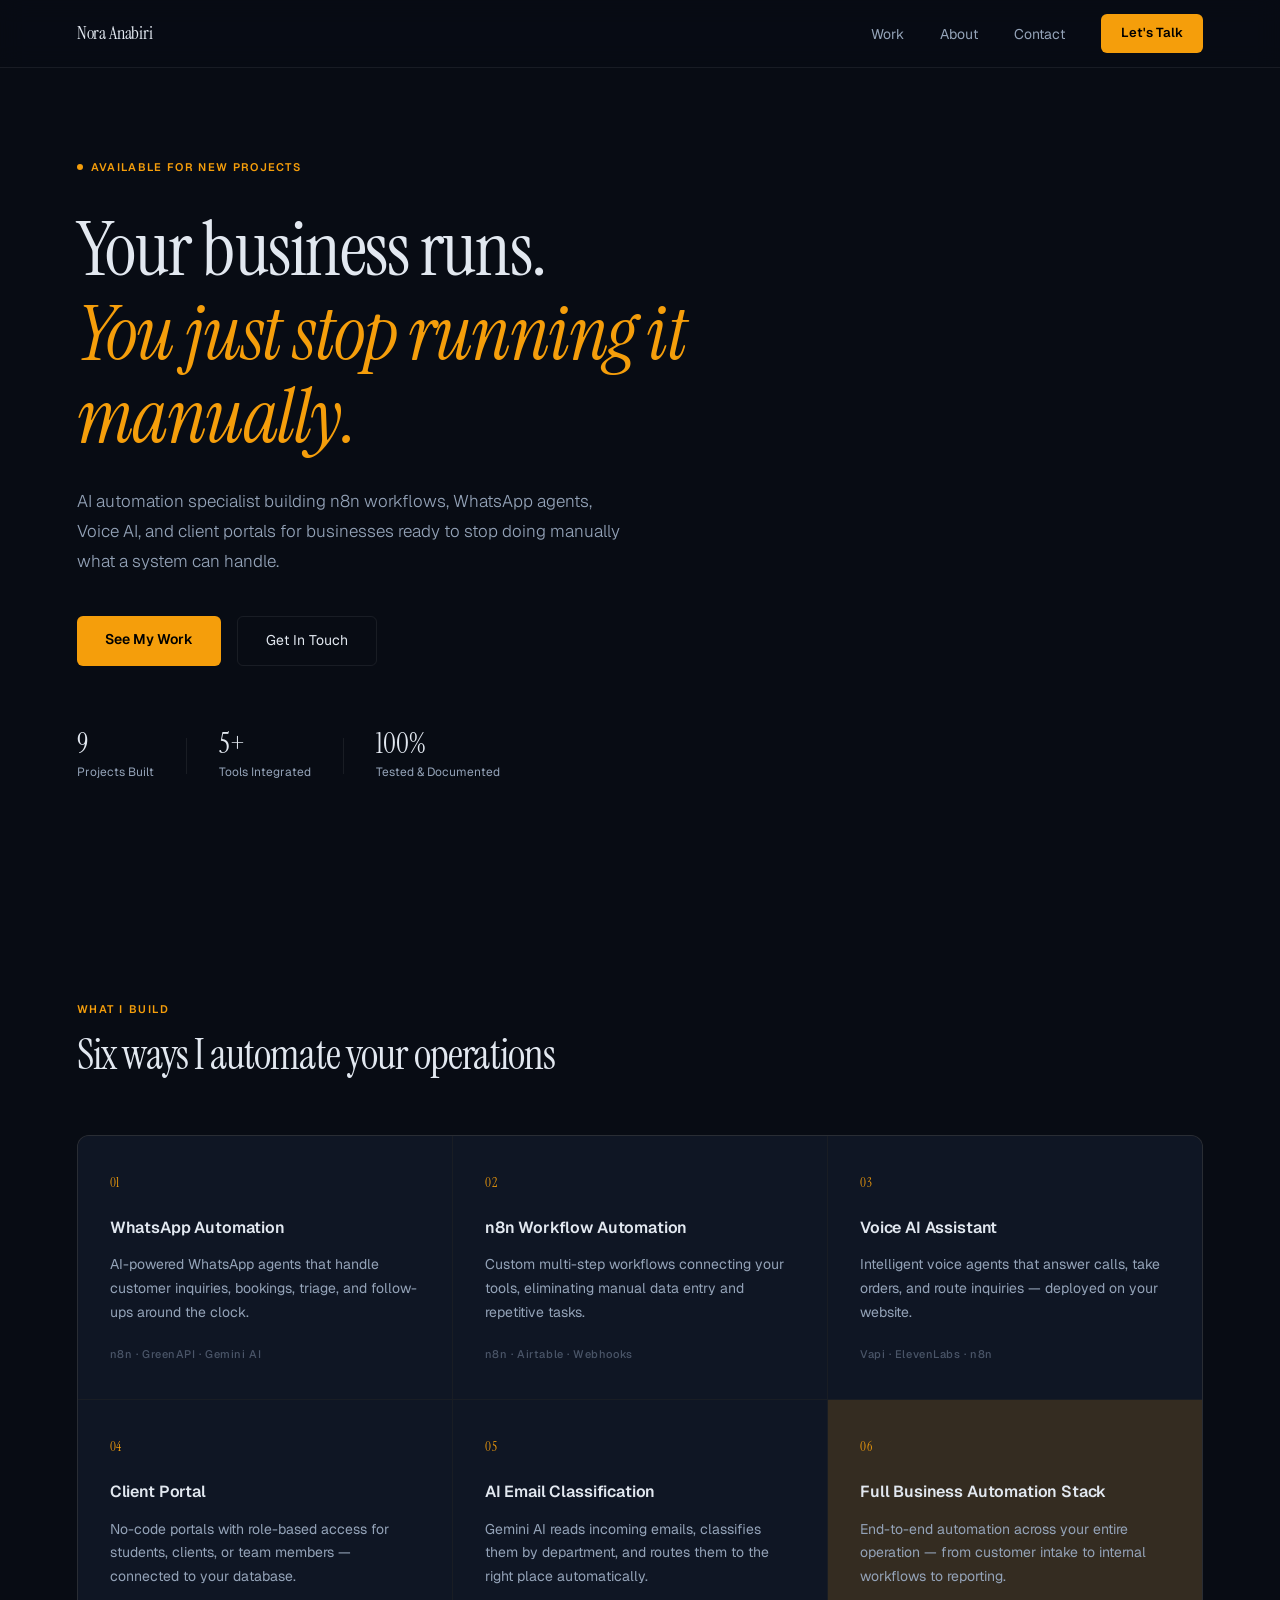
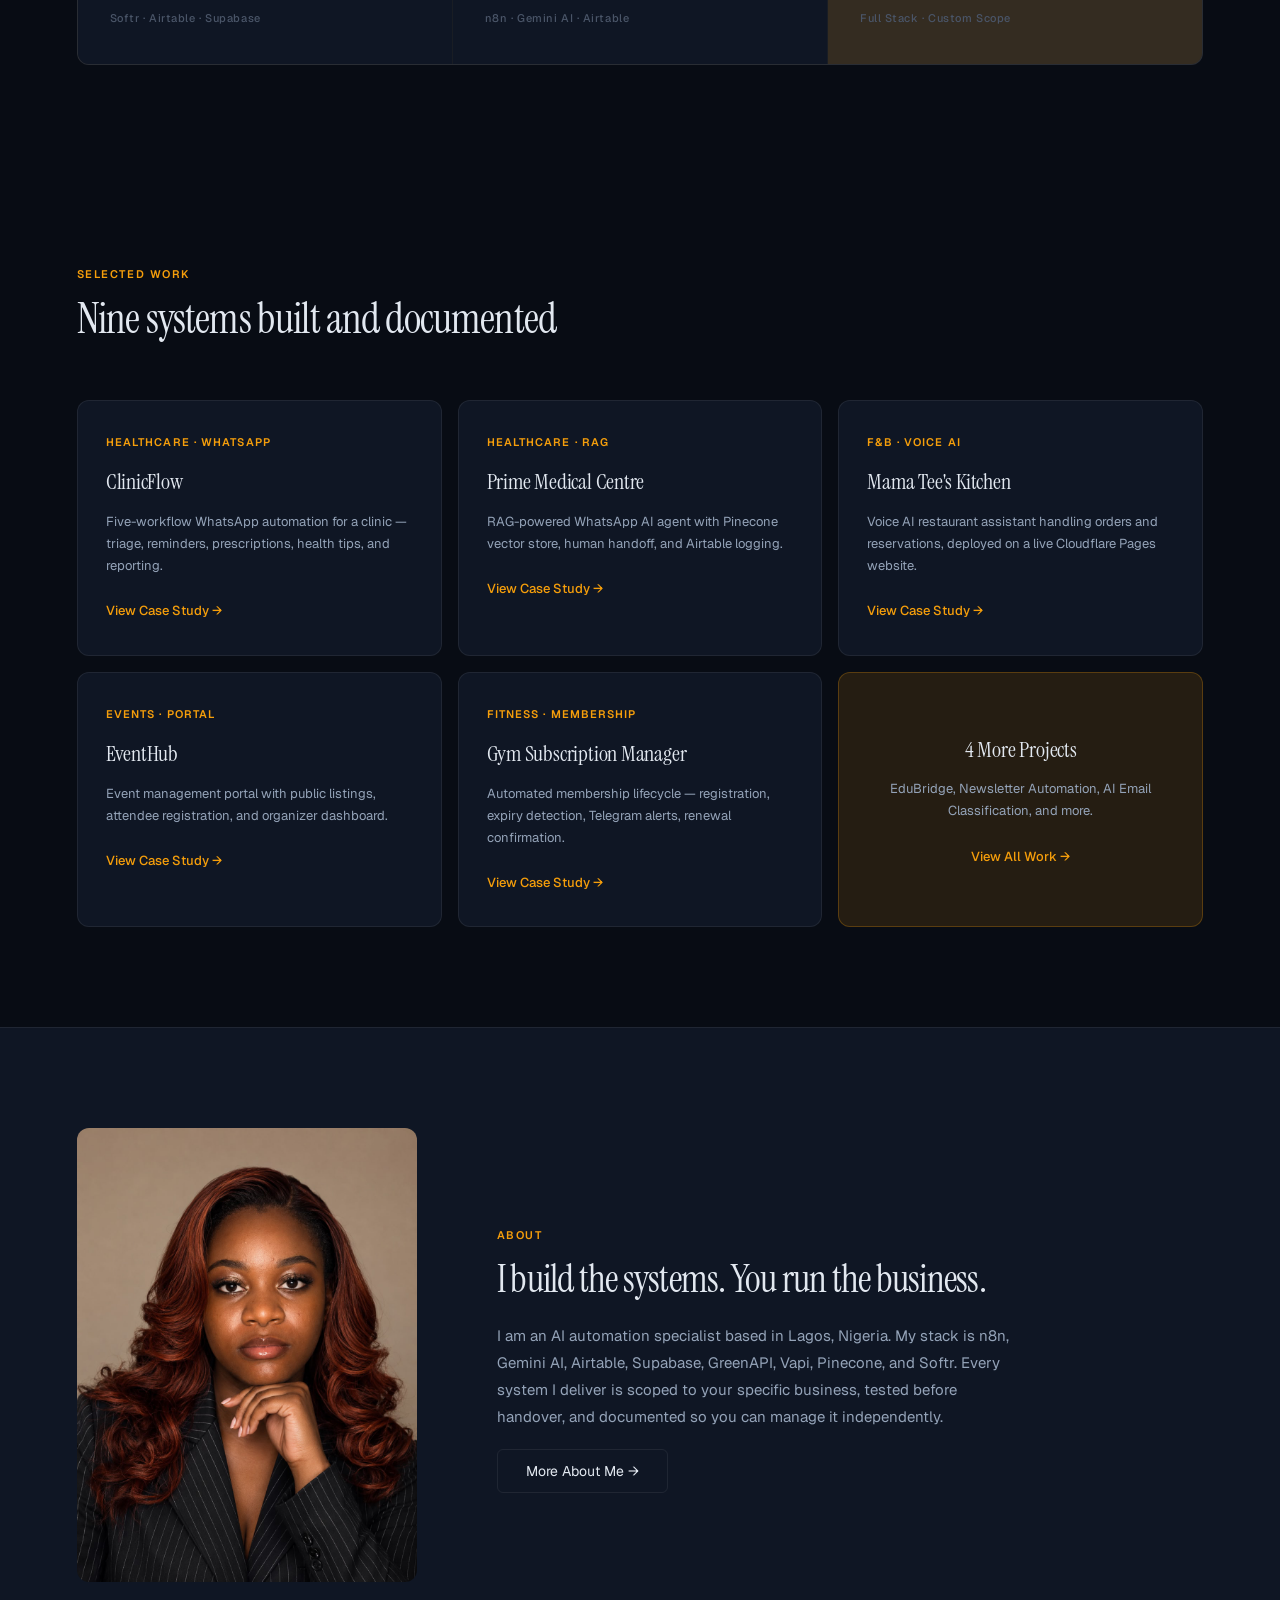
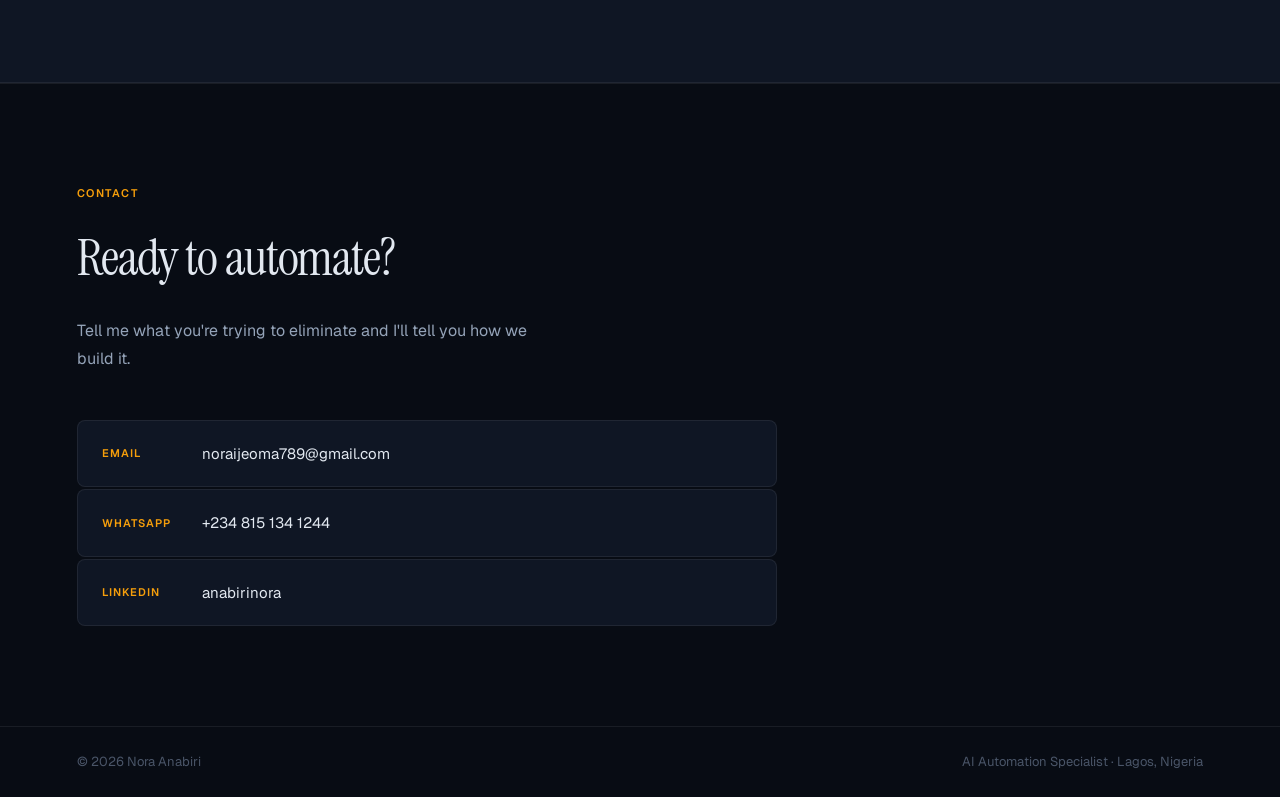
==== index.html @ 738953a7 "Add files via upload" ====
<!DOCTYPE html>
<html lang="en">
<head>
<meta charset="UTF-8">
<meta name="viewport" content="width=device-width, initial-scale=1.0">
<title>Nora Anabiri — AI Automation Specialist</title>
<meta name="description" content="I automate business operations using n8n, WhatsApp, Voice AI, and client portals. Based in Lagos, Nigeria.">
<link rel="preconnect" href="https://fonts.googleapis.com">
<link rel="preconnect" href="https://fonts.gstatic.com" crossorigin>
<link href="https://fonts.googleapis.com/css2?family=Instrument+Serif:ital@0;1&family=Geist:wght@300;400;500;600&display=swap" rel="stylesheet">
<link rel="stylesheet" href="style.css">
</head>
<body>

<nav class="nav">
  <a href="index.html" class="nav-logo">Nora Anabiri</a>
  <ul class="nav-links">
    <li><a href="work.html">Work</a></li>
    <li><a href="about.html">About</a></li>
    <li><a href="#contact">Contact</a></li>
  </ul>
  <a href="#contact" class="nav-cta">Let's Talk</a>
  <button class="nav-toggle" aria-label="menu">
    <span></span><span></span>
  </button>
</nav>

<section class="hero">
  <div class="hero-tag">Available for new projects</div>
  <h1 class="hero-headline">
    Your business runs.<br>
    <em>You just stop running it manually.</em>
  </h1>
  <p class="hero-sub">AI automation specialist building n8n workflows, WhatsApp agents, Voice AI, and client portals for businesses ready to stop doing manually what a system can handle.</p>
  <div class="hero-actions">
    <a href="work.html" class="btn-primary">See My Work</a>
    <a href="#contact" class="btn-ghost">Get In Touch</a>
  </div>
  <div class="hero-stats">
    <div class="stat"><span class="stat-num">9</span><span class="stat-label">Projects Built</span></div>
    <div class="stat-divider"></div>
    <div class="stat"><span class="stat-num">5+</span><span class="stat-label">Tools Integrated</span></div>
    <div class="stat-divider"></div>
    <div class="stat"><span class="stat-num">100%</span><span class="stat-label">Tested & Documented</span></div>
  </div>
</section>

<section class="section services" id="services">
  <div class="section-header">
    <span class="section-label">What I Build</span>
    <h2 class="section-title">Six ways I automate your operations</h2>
  </div>
  <div class="services-grid">
    <div class="service-card">
      <div class="service-icon">01</div>
      <h3 class="service-name">WhatsApp Automation</h3>
      <p class="service-desc">AI-powered WhatsApp agents that handle customer inquiries, bookings, triage, and follow-ups around the clock.</p>
      <div class="service-stack">n8n · GreenAPI · Gemini AI</div>
    </div>
    <div class="service-card">
      <div class="service-icon">02</div>
      <h3 class="service-name">n8n Workflow Automation</h3>
      <p class="service-desc">Custom multi-step workflows connecting your tools, eliminating manual data entry and repetitive tasks.</p>
      <div class="service-stack">n8n · Airtable · Webhooks</div>
    </div>
    <div class="service-card">
      <div class="service-icon">03</div>
      <h3 class="service-name">Voice AI Assistant</h3>
      <p class="service-desc">Intelligent voice agents that answer calls, take orders, and route inquiries — deployed on your website.</p>
      <div class="service-stack">Vapi · ElevenLabs · n8n</div>
    </div>
    <div class="service-card">
      <div class="service-icon">04</div>
      <h3 class="service-name">Client Portal</h3>
      <p class="service-desc">No-code portals with role-based access for students, clients, or team members — connected to your database.</p>
      <div class="service-stack">Softr · Airtable · Supabase</div>
    </div>
    <div class="service-card">
      <div class="service-icon">05</div>
      <h3 class="service-name">AI Email Classification</h3>
      <p class="service-desc">Gemini AI reads incoming emails, classifies them by department, and routes them to the right place automatically.</p>
      <div class="service-stack">n8n · Gemini AI · Airtable</div>
    </div>
    <div class="service-card service-card--featured">
      <div class="service-icon">06</div>
      <h3 class="service-name">Full Business Automation Stack</h3>
      <p class="service-desc">End-to-end automation across your entire operation — from customer intake to internal workflows to reporting.</p>
      <div class="service-stack">Full Stack · Custom Scope</div>
    </div>
  </div>
</section>

<section class="section work-preview" id="work">
  <div class="section-header">
    <span class="section-label">Selected Work</span>
    <h2 class="section-title">Nine systems built and documented</h2>
  </div>
  <div class="work-grid">
    <a href="case-clinicflow.html" class="work-card">
      <div class="work-card-inner">
        <span class="work-tag">Healthcare · WhatsApp</span>
        <h3 class="work-title">ClinicFlow</h3>
        <p class="work-desc">Five-workflow WhatsApp automation for a clinic — triage, reminders, prescriptions, health tips, and reporting.</p>
        <span class="work-link">View Case Study →</span>
      </div>
    </a>
    <a href="case-prime.html" class="work-card">
      <div class="work-card-inner">
        <span class="work-tag">Healthcare · RAG</span>
        <h3 class="work-title">Prime Medical Centre</h3>
        <p class="work-desc">RAG-powered WhatsApp AI agent with Pinecone vector store, human handoff, and Airtable logging.</p>
        <span class="work-link">View Case Study →</span>
      </div>
    </a>
    <a href="case-mamatee.html" class="work-card">
      <div class="work-card-inner">
        <span class="work-tag">F&B · Voice AI</span>
        <h3 class="work-title">Mama Tee's Kitchen</h3>
        <p class="work-desc">Voice AI restaurant assistant handling orders and reservations, deployed on a live Cloudflare Pages website.</p>
        <span class="work-link">View Case Study →</span>
      </div>
    </a>
    <a href="case-eventhub.html" class="work-card">
      <div class="work-card-inner">
        <span class="work-tag">Events · Portal</span>
        <h3 class="work-title">EventHub</h3>
        <p class="work-desc">Event management portal with public listings, attendee registration, and organizer dashboard.</p>
        <span class="work-link">View Case Study →</span>
      </div>
    </a>
    <a href="case-gym.html" class="work-card">
      <div class="work-card-inner">
        <span class="work-tag">Fitness · Membership</span>
        <h3 class="work-title">Gym Subscription Manager</h3>
        <p class="work-desc">Automated membership lifecycle — registration, expiry detection, Telegram alerts, renewal confirmation.</p>
        <span class="work-link">View Case Study →</span>
      </div>
    </a>
    <a href="work.html" class="work-card work-card--all">
      <div class="work-card-inner">
        <h3 class="work-title">4 More Projects</h3>
        <p class="work-desc">EduBridge, Newsletter Automation, AI Email Classification, and more.</p>
        <span class="work-link">View All Work →</span>
      </div>
    </a>
  </div>
</section>

<section class="section about-strip">
  <div class="about-strip-inner">
    <div class="about-strip-photo">
      <img src="PORTFOLIO_HEADSHOT.jpeg" alt="Nora Anabiri" class="about-photo">
    </div>
    <div class="about-strip-content">
      <span class="section-label">About</span>
      <h2 class="about-strip-title">I build the systems. You run the business.</h2>
      <p class="about-strip-text">I am an AI automation specialist based in Lagos, Nigeria. My stack is n8n, Gemini AI, Airtable, Supabase, GreenAPI, Vapi, Pinecone, and Softr. Every system I deliver is scoped to your specific business, tested before handover, and documented so you can manage it independently.</p>
      <a href="about.html" class="btn-ghost">More About Me →</a>
    </div>
  </div>
</section>

<section class="section contact" id="contact">
  <div class="contact-inner">
    <span class="section-label">Contact</span>
    <h2 class="contact-title">Ready to automate?</h2>
    <p class="contact-sub">Tell me what you're trying to eliminate and I'll tell you how we build it.</p>
    <div class="contact-methods">
      <a href="mailto:noraijeoma789@gmail.com" class="contact-method">
        <span class="contact-method-label">Email</span>
        <span class="contact-method-value">noraijeoma789@gmail.com</span>
      </a>
      <a href="https://wa.me/2348151341244" class="contact-method" target="_blank">
        <span class="contact-method-label">WhatsApp</span>
        <span class="contact-method-value">+234 815 134 1244</span>
      </a>
      <a href="https://www.linkedin.com/in/anabirinora" class="contact-method" target="_blank">
        <span class="contact-method-label">LinkedIn</span>
        <span class="contact-method-value">anabirinora</span>
      </a>
    </div>
  </div>
</section>

<footer class="footer">
  <span>© 2026 Nora Anabiri</span>
  <span>AI Automation Specialist · Lagos, Nigeria</span>
</footer>

<script src="main.js"></script>
</body>
</html>
---- style.css ----
*, *::before, *::after { box-sizing: border-box; margin: 0; padding: 0; }

:root {
  --bg: #080C14;
  --surface: #0F1624;
  --surface2: #151E30;
  --amber: #F59E0B;
  --amber-dim: rgba(245,158,11,0.12);
  --amber-border: rgba(245,158,11,0.25);
  --text: #E2E8F0;
  --muted: #94A3B8;
  --dim: #4A5568;
  --border: rgba(255,255,255,0.07);
  --font-serif: 'Instrument Serif', Georgia, serif;
  --font-sans: 'Geist', system-ui, sans-serif;
  --radius: 12px;
  --radius-sm: 8px;
}

html { scroll-behavior: smooth; }

body {
  background: var(--bg);
  color: var(--text);
  font-family: var(--font-sans);
  font-size: 15px;
  line-height: 1.7;
  -webkit-font-smoothing: antialiased;
}

/* NAV */
.nav {
  position: fixed;
  top: 0; left: 0; right: 0;
  z-index: 100;
  display: flex;
  align-items: center;
  padding: 0 6%;
  height: 68px;
  background: rgba(8,12,20,0.85);
  backdrop-filter: blur(12px);
  border-bottom: 1px solid var(--border);
}
.nav-logo {
  font-family: var(--font-serif);
  font-size: 18px;
  color: var(--text);
  text-decoration: none;
  letter-spacing: -0.01em;
  margin-right: auto;
}
.nav-links {
  display: flex;
  list-style: none;
  gap: 36px;
  margin-right: 36px;
}
.nav-links a {
  color: var(--muted);
  text-decoration: none;
  font-size: 14px;
  font-weight: 400;
  transition: color 0.2s;
}
.nav-links a:hover { color: var(--text); }
.nav-cta {
  background: var(--amber);
  color: #000;
  padding: 8px 20px;
  border-radius: 6px;
  font-size: 13px;
  font-weight: 600;
  text-decoration: none;
  transition: opacity 0.2s;
}
.nav-cta:hover { opacity: 0.85; }
.nav-toggle { display: none; }

/* HERO */
.hero {
  min-height: 100vh;
  display: flex;
  flex-direction: column;
  justify-content: center;
  padding: 120px 6% 80px;
  max-width: 900px;
}
.hero-tag {
  display: inline-flex;
  align-items: center;
  gap: 8px;
  font-size: 11px;
  font-weight: 600;
  letter-spacing: 0.12em;
  text-transform: uppercase;
  color: var(--amber);
  margin-bottom: 32px;
}
.hero-tag::before {
  content: '';
  width: 6px; height: 6px;
  border-radius: 50%;
  background: var(--amber);
  animation: pulse 2s infinite;
}
@keyframes pulse {
  0%, 100% { opacity: 1; }
  50% { opacity: 0.3; }
}
.hero-headline {
  font-family: var(--font-serif);
  font-size: clamp(42px, 6vw, 76px);
  font-weight: 400;
  line-height: 1.1;
  letter-spacing: -0.02em;
  color: var(--text);
  margin-bottom: 28px;
}
.hero-headline em {
  font-style: italic;
  color: var(--amber);
}
.hero-sub {
  font-size: 17px;
  color: var(--muted);
  max-width: 560px;
  line-height: 1.75;
  margin-bottom: 40px;
  font-weight: 300;
}
.hero-actions {
  display: flex;
  gap: 16px;
  margin-bottom: 64px;
  flex-wrap: wrap;
}
.btn-primary {
  background: var(--amber);
  color: #000;
  padding: 12px 28px;
  border-radius: 6px;
  font-size: 14px;
  font-weight: 600;
  text-decoration: none;
  transition: opacity 0.2s;
}
.btn-primary:hover { opacity: 0.85; }
.btn-ghost {
  border: 1px solid var(--border);
  color: var(--text);
  padding: 12px 28px;
  border-radius: 6px;
  font-size: 14px;
  font-weight: 400;
  text-decoration: none;
  transition: border-color 0.2s, color 0.2s;
}
.btn-ghost:hover { border-color: var(--amber); color: var(--amber); }
.hero-stats {
  display: flex;
  align-items: center;
  gap: 32px;
}
.stat { display: flex; flex-direction: column; gap: 4px; }
.stat-num {
  font-family: var(--font-serif);
  font-size: 28px;
  color: var(--text);
  line-height: 1;
}
.stat-label { font-size: 12px; color: var(--muted); }
.stat-divider { width: 1px; height: 36px; background: var(--border); }

/* SECTIONS */
.section { padding: 100px 6%; }
.section-header { margin-bottom: 56px; }
.section-label {
  font-size: 11px;
  font-weight: 600;
  letter-spacing: 0.14em;
  text-transform: uppercase;
  color: var(--amber);
  display: block;
  margin-bottom: 12px;
}
.section-title {
  font-family: var(--font-serif);
  font-size: clamp(28px, 3.5vw, 42px);
  font-weight: 400;
  letter-spacing: -0.02em;
  color: var(--text);
  line-height: 1.15;
}

/* SERVICES */
.services-grid {
  display: grid;
  grid-template-columns: repeat(3, 1fr);
  gap: 1px;
  background: var(--border);
  border: 1px solid var(--border);
  border-radius: var(--radius);
  overflow: hidden;
}
.service-card {
  background: var(--surface);
  padding: 36px 32px;
  transition: background 0.2s;
}
.service-card:hover { background: var(--surface2); }
.service-card--featured {
  background: var(--amber-dim);
  border: none;
}
.service-card--featured:hover { background: rgba(245,158,11,0.18); }
.service-icon {
  font-family: var(--font-serif);
  font-size: 13px;
  color: var(--amber);
  margin-bottom: 20px;
  letter-spacing: 0.05em;
}
.service-name {
  font-size: 16px;
  font-weight: 600;
  color: var(--text);
  margin-bottom: 12px;
  letter-spacing: -0.01em;
}
.service-desc {
  font-size: 14px;
  color: var(--muted);
  line-height: 1.7;
  margin-bottom: 20px;
}
.service-stack {
  font-size: 11px;
  color: var(--dim);
  letter-spacing: 0.05em;
  font-weight: 500;
}

/* WORK PREVIEW */
.work-grid {
  display: grid;
  grid-template-columns: repeat(3, 1fr);
  gap: 16px;
}
.work-card {
  background: var(--surface);
  border: 1px solid var(--border);
  border-radius: var(--radius);
  text-decoration: none;
  display: block;
  transition: border-color 0.2s, transform 0.2s;
}
.work-card:hover {
  border-color: var(--amber-border);
  transform: translateY(-2px);
}
.work-card--all {
  background: var(--amber-dim);
  border-color: var(--amber-border);
  display: flex;
  align-items: center;
  justify-content: center;
}
.work-card-inner { padding: 32px 28px; }
.work-card--all .work-card-inner { text-align: center; }
.work-tag {
  font-size: 11px;
  font-weight: 600;
  letter-spacing: 0.1em;
  text-transform: uppercase;
  color: var(--amber);
  display: block;
  margin-bottom: 12px;
}
.work-title {
  font-family: var(--font-serif);
  font-size: 22px;
  font-weight: 400;
  color: var(--text);
  margin-bottom: 10px;
  letter-spacing: -0.01em;
}
.work-desc {
  font-size: 13px;
  color: var(--muted);
  line-height: 1.7;
  margin-bottom: 20px;
}
.work-link {
  font-size: 13px;
  color: var(--amber);
  font-weight: 500;
}

/* ABOUT STRIP */
.about-strip { background: var(--surface); border-top: 1px solid var(--border); border-bottom: 1px solid var(--border); }
.about-strip-inner {
  display: grid;
  grid-template-columns: 340px 1fr;
  gap: 80px;
  align-items: center;
  max-width: 1100px;
}
.about-photo {
  width: 100%;
  aspect-ratio: 3/4;
  object-fit: cover;
  object-position: top;
  border-radius: var(--radius);
  display: block;
}
.about-strip-title {
  font-family: var(--font-serif);
  font-size: clamp(26px, 3vw, 38px);
  font-weight: 400;
  letter-spacing: -0.02em;
  color: var(--text);
  margin-bottom: 20px;
  line-height: 1.2;
}
.about-strip-text {
  font-size: 15px;
  color: var(--muted);
  line-height: 1.8;
  margin-bottom: 28px;
  max-width: 520px;
}

/* CONTACT */
.contact { border-top: 1px solid var(--border); }
.contact-inner { max-width: 700px; }
.contact-title {
  font-family: var(--font-serif);
  font-size: clamp(32px, 4vw, 52px);
  font-weight: 400;
  letter-spacing: -0.02em;
  color: var(--text);
  margin-bottom: 16px;
}
.contact-sub {
  font-size: 16px;
  color: var(--muted);
  margin-bottom: 48px;
  max-width: 480px;
}
.contact-methods { display: flex; flex-direction: column; gap: 2px; }
.contact-method {
  display: flex;
  align-items: center;
  gap: 20px;
  padding: 20px 24px;
  background: var(--surface);
  border: 1px solid var(--border);
  border-radius: var(--radius-sm);
  text-decoration: none;
  transition: border-color 0.2s;
}
.contact-method:hover { border-color: var(--amber-border); }
.contact-method-label {
  font-size: 11px;
  font-weight: 600;
  letter-spacing: 0.1em;
  text-transform: uppercase;
  color: var(--amber);
  min-width: 80px;
}
.contact-method-value { font-size: 15px; color: var(--text); }

/* FOOTER */
.footer {
  display: flex;
  justify-content: space-between;
  align-items: center;
  padding: 24px 6%;
  border-top: 1px solid var(--border);
  font-size: 13px;
  color: var(--dim);
}

/* REVEAL ANIMATION */
.reveal {
  opacity: 0;
  transform: translateY(20px);
  transition: opacity 0.6s ease, transform 0.6s ease;
}
.reveal.visible {
  opacity: 1;
  transform: none;
}

/* RESPONSIVE */
@media (max-width: 1024px) {
  .services-grid { grid-template-columns: repeat(2, 1fr); }
  .work-grid { grid-template-columns: repeat(2, 1fr); }
}
@media (max-width: 768px) {
  .nav-links { display: none; }
  .nav-cta { display: none; }
  .nav-toggle {
    display: flex;
    flex-direction: column;
    gap: 5px;
    background: none;
    border: none;
    cursor: pointer;
    padding: 4px;
  }
  .nav-toggle span {
    display: block;
    width: 22px;
    height: 1.5px;
    background: var(--text);
  }
  .services-grid { grid-template-columns: 1fr; }
  .work-grid { grid-template-columns: 1fr; }
  .about-strip-inner { grid-template-columns: 1fr; gap: 40px; }
  .about-photo { aspect-ratio: 4/3; }
  .hero-stats { flex-wrap: wrap; gap: 20px; }
  .stat-divider { display: none; }
  .footer { flex-direction: column; gap: 8px; text-align: center; }
}
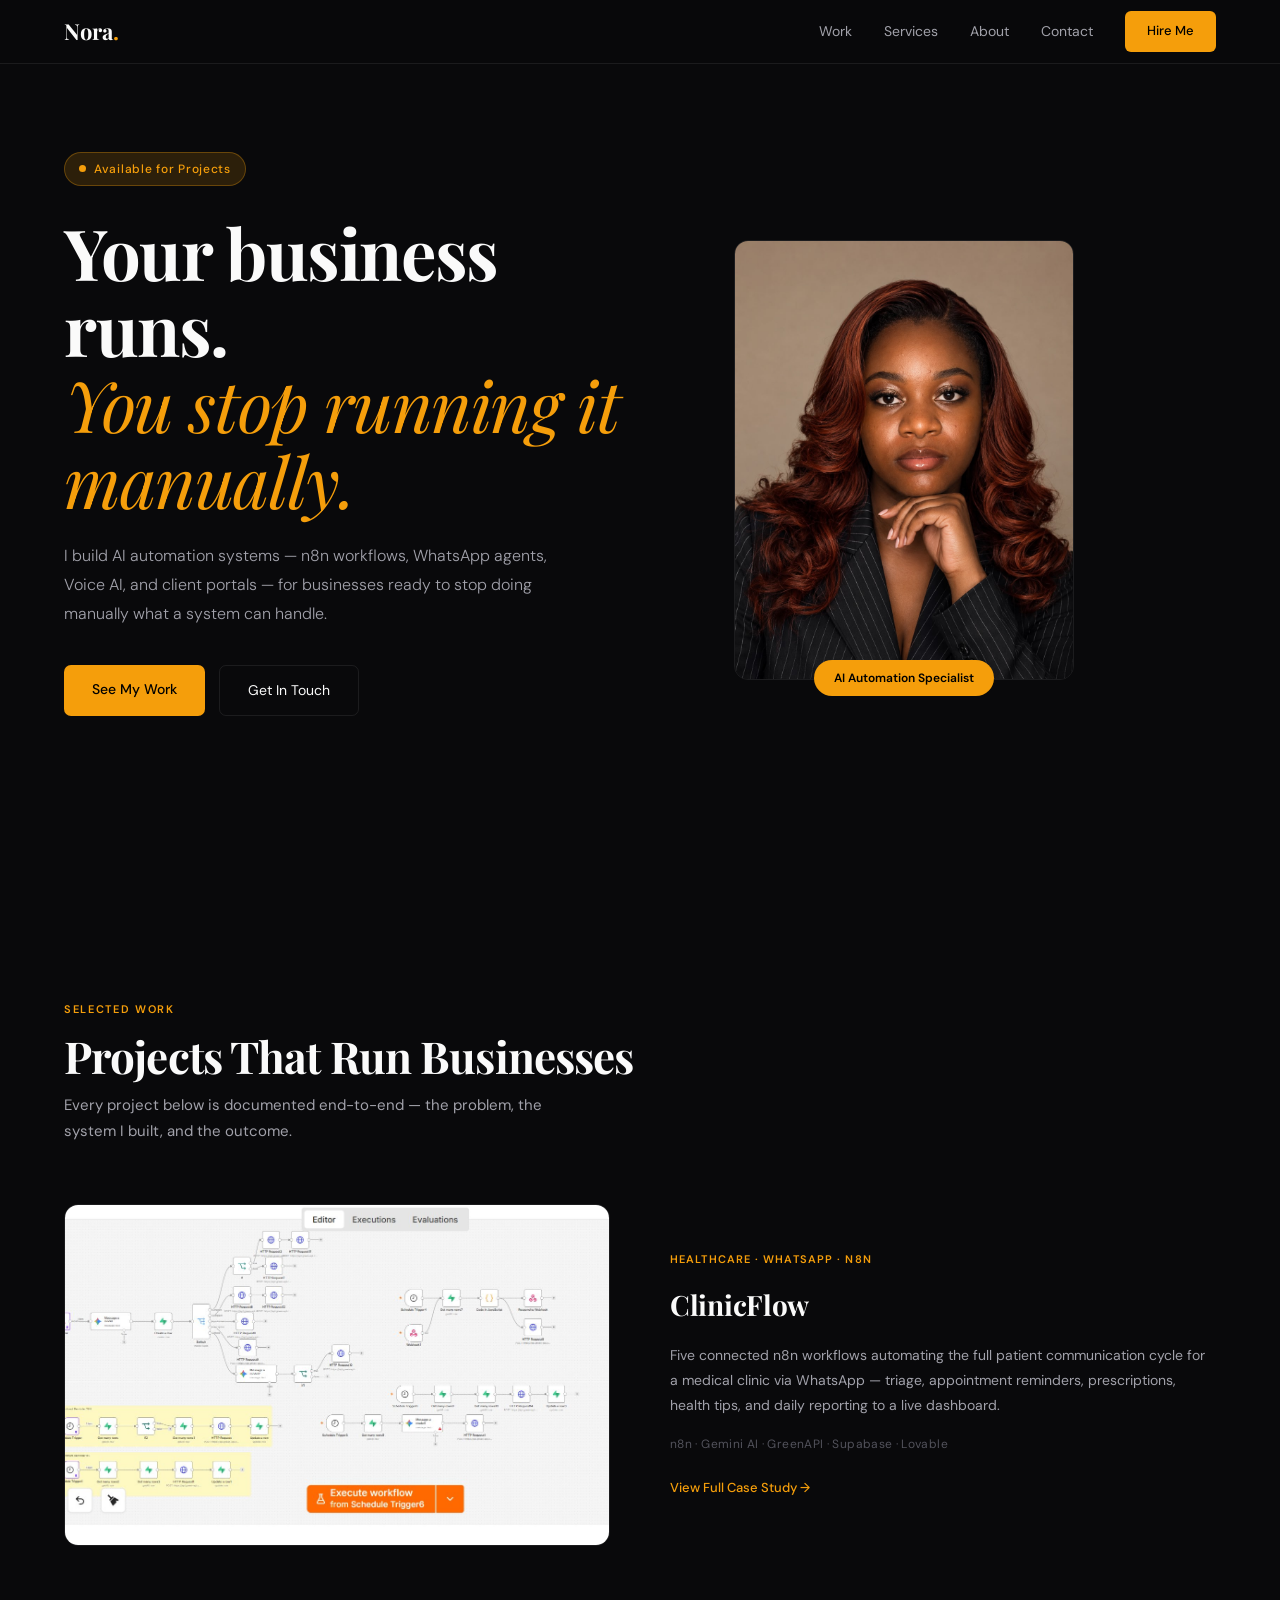
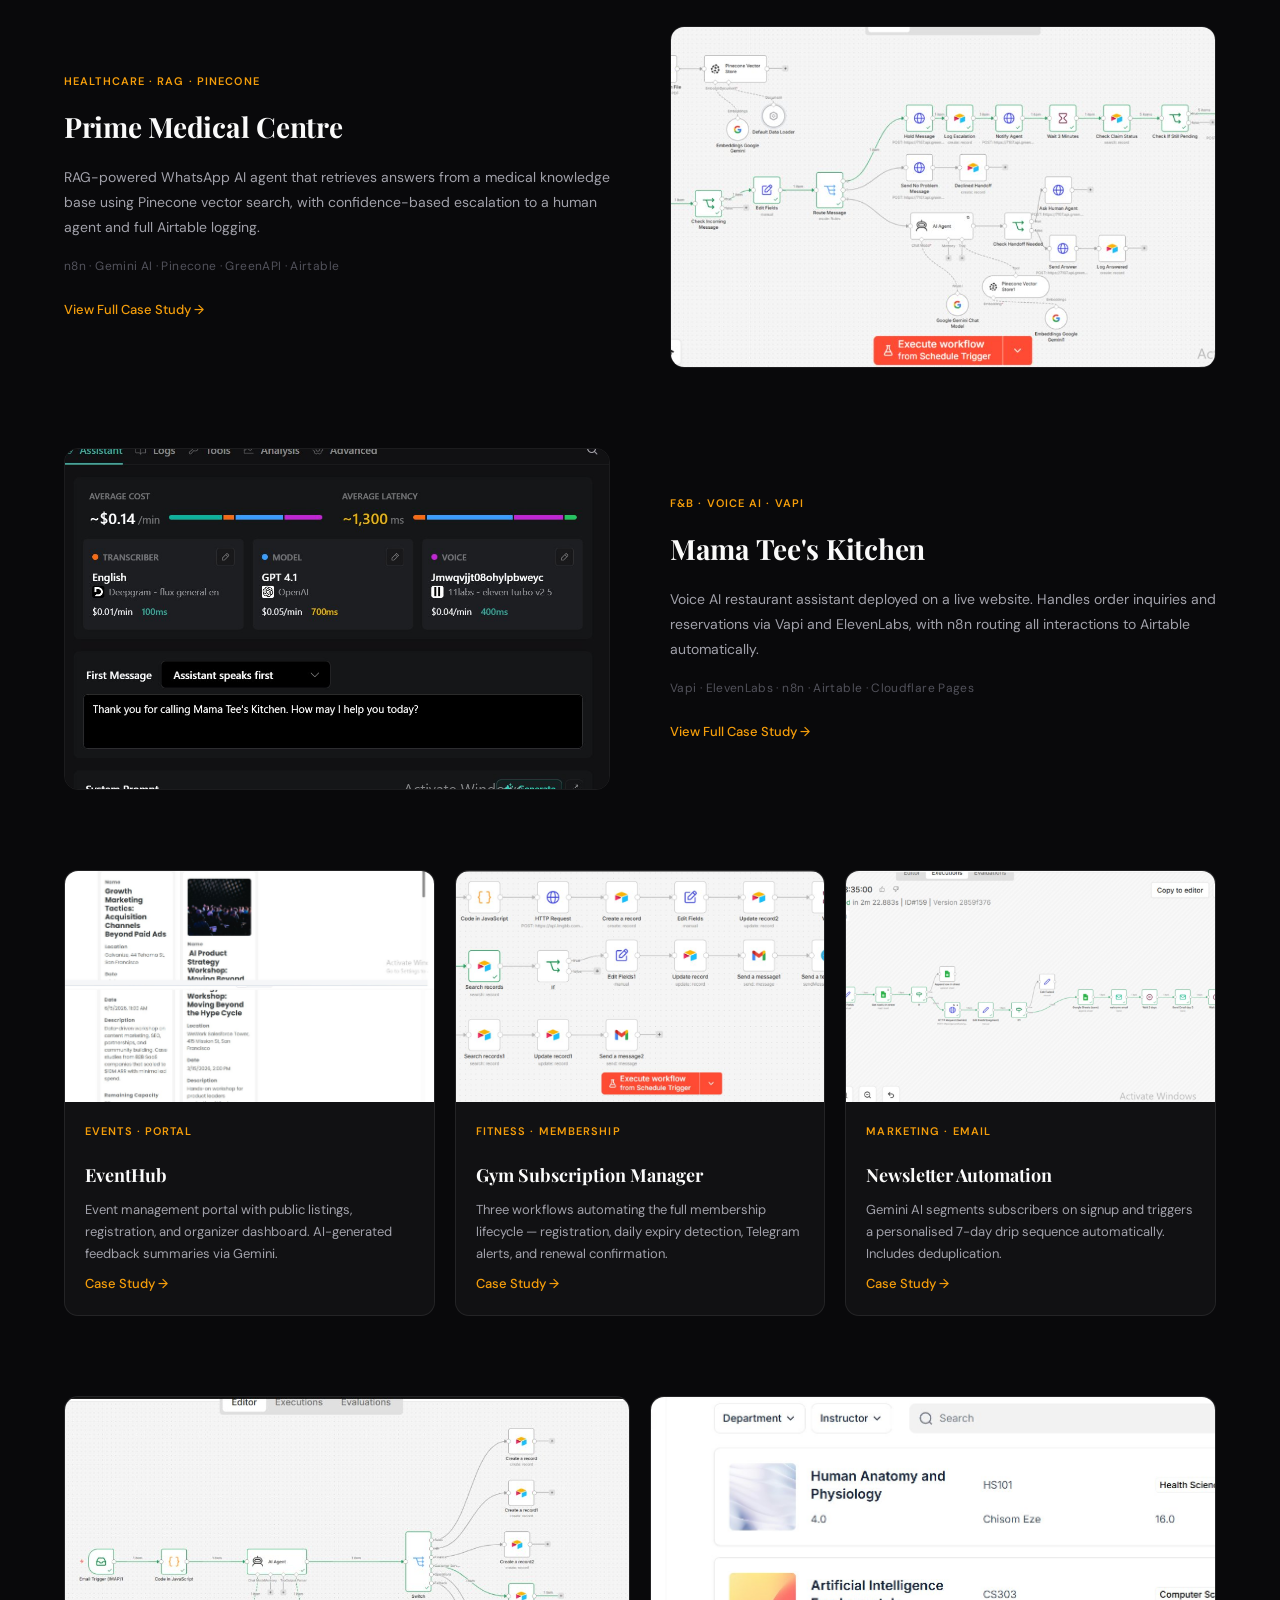
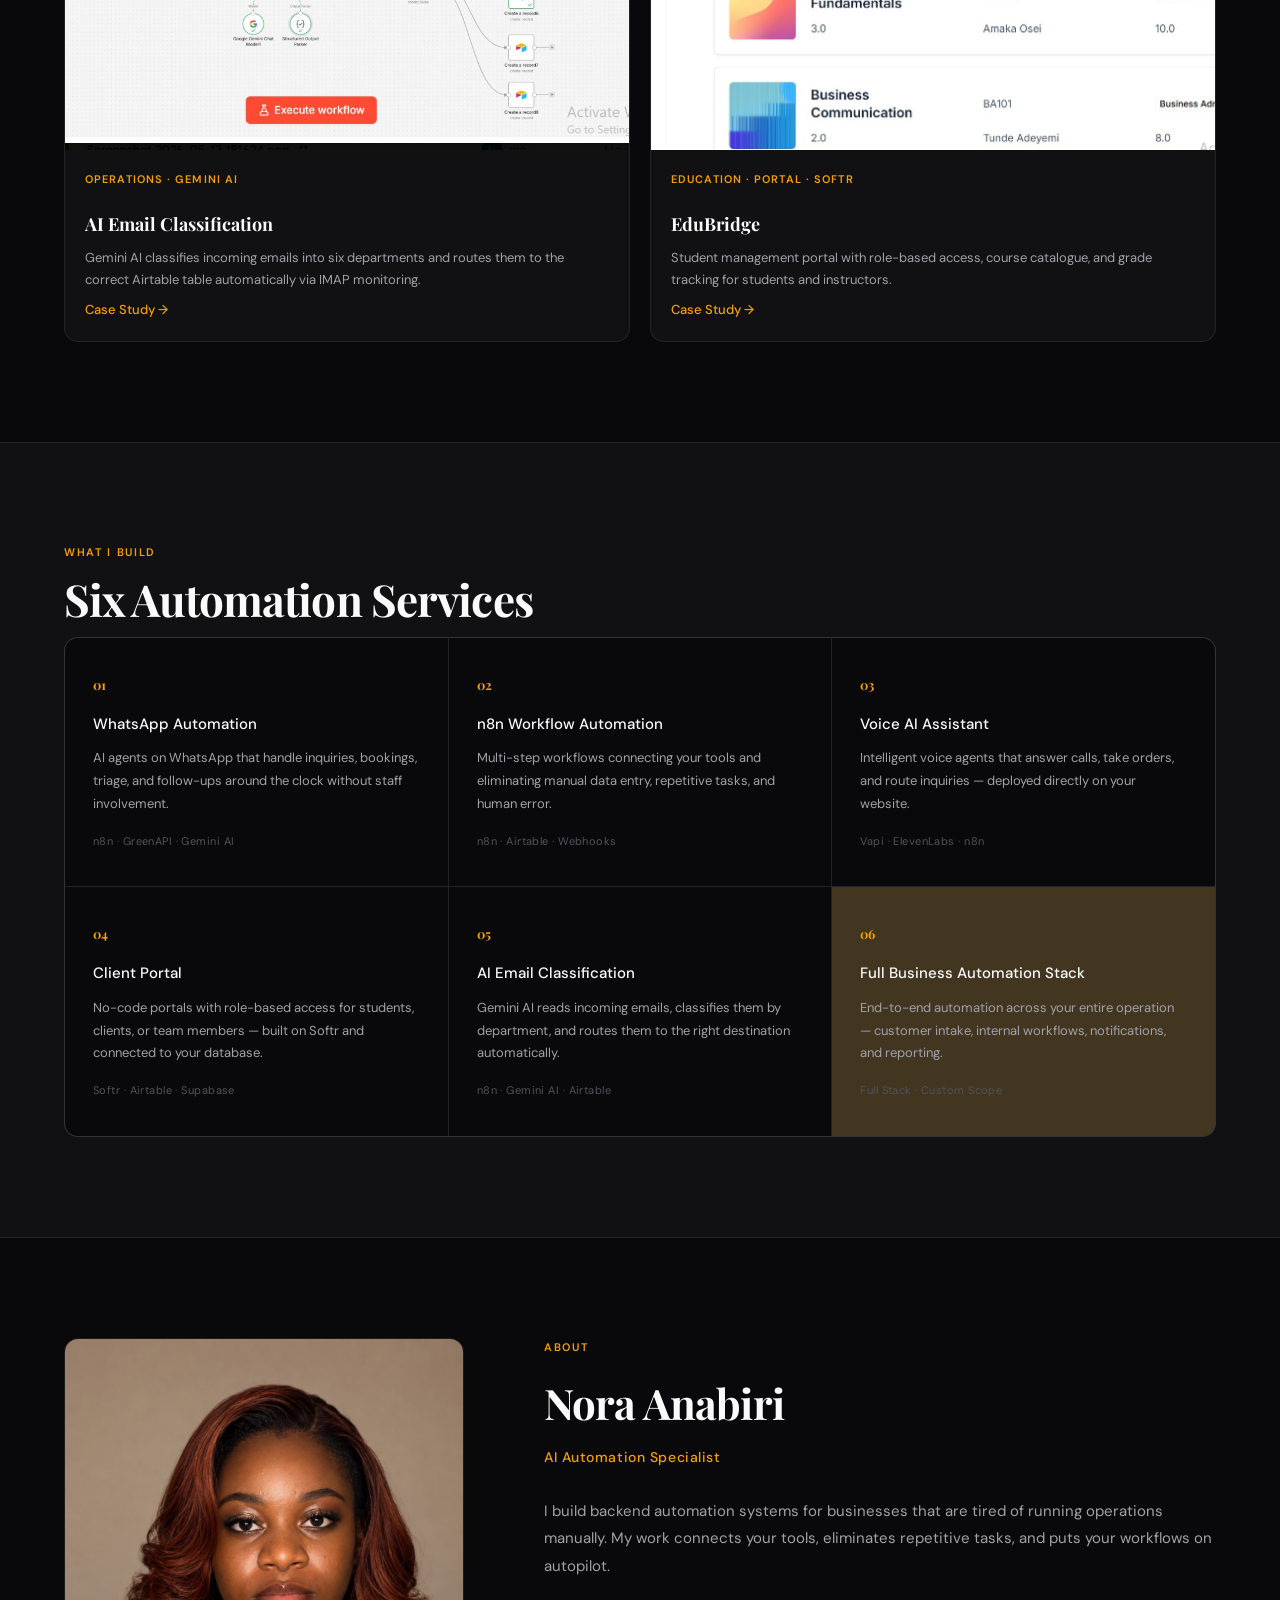
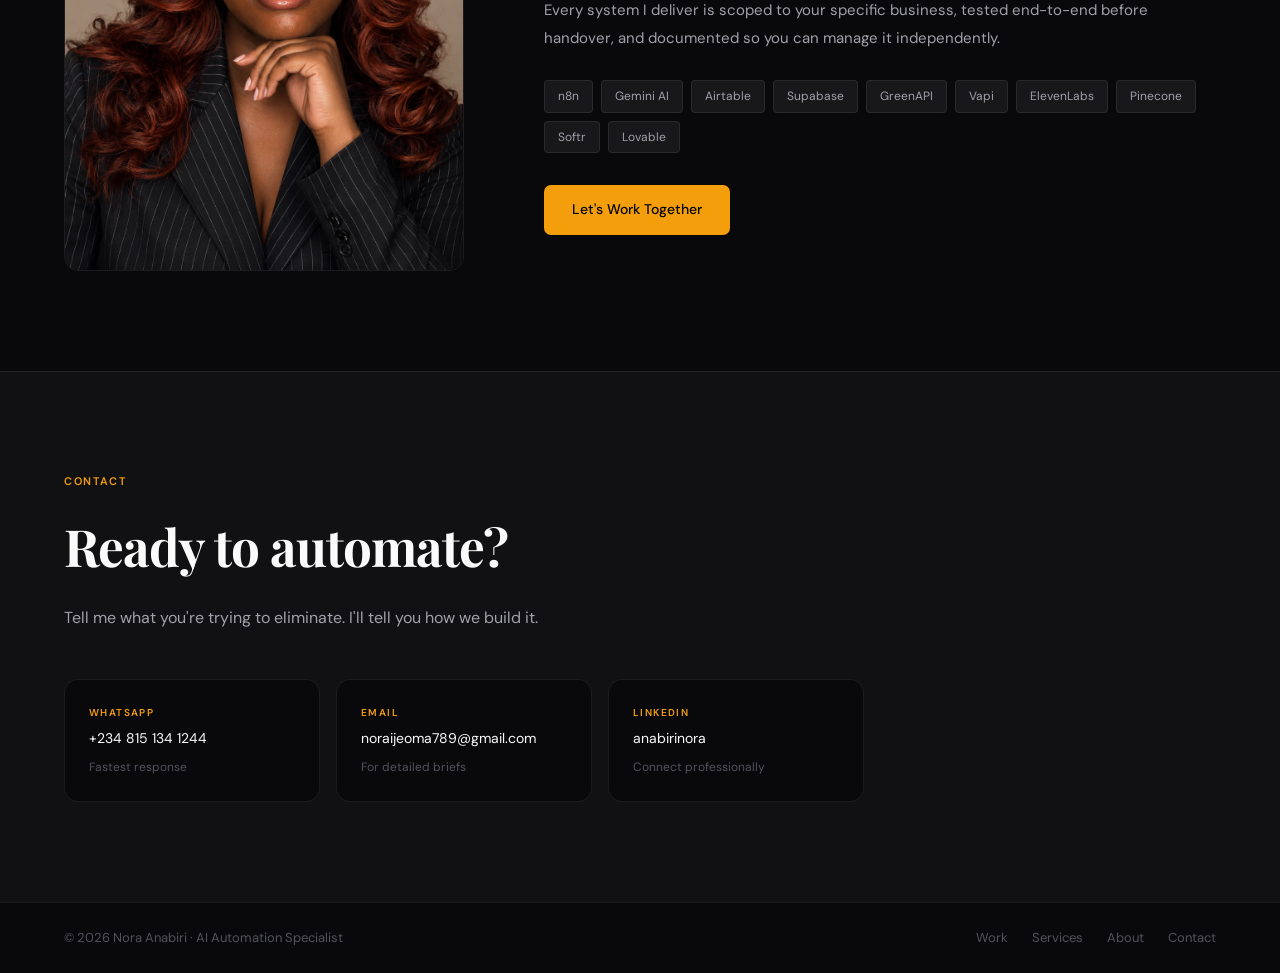
==== commit 266dadc9: "Add files via upload" ====
--- a/index.html
+++ b/index.html
@@ -4,187 +4,247 @@
 <meta charset="UTF-8">
 <meta name="viewport" content="width=device-width, initial-scale=1.0">
 <title>Nora Anabiri — AI Automation Specialist</title>
-<meta name="description" content="I automate business operations using n8n, WhatsApp, Voice AI, and client portals. Based in Lagos, Nigeria.">
+<meta name="description" content="I automate business operations. n8n workflows, WhatsApp agents, Voice AI, and client portals.">
 <link rel="preconnect" href="https://fonts.googleapis.com">
 <link rel="preconnect" href="https://fonts.gstatic.com" crossorigin>
-<link href="https://fonts.googleapis.com/css2?family=Instrument+Serif:ital@0;1&family=Geist:wght@300;400;500;600&display=swap" rel="stylesheet">
+<link href="https://fonts.googleapis.com/css2?family=Playfair+Display:ital,wght@0,400;0,700;1,400&family=DM+Sans:wght@300;400;500&display=swap" rel="stylesheet">
 <link rel="stylesheet" href="style.css">
 </head>
 <body>
 
-<nav class="nav">
-  <a href="index.html" class="nav-logo">Nora Anabiri</a>
+<nav class="nav" id="nav">
+  <a href="#" class="nav-logo">Nora<span>.</span></a>
   <ul class="nav-links">
-    <li><a href="work.html">Work</a></li>
-    <li><a href="about.html">About</a></li>
+    <li><a href="#work">Work</a></li>
+    <li><a href="#services">Services</a></li>
+    <li><a href="#about">About</a></li>
     <li><a href="#contact">Contact</a></li>
   </ul>
-  <a href="#contact" class="nav-cta">Let's Talk</a>
-  <button class="nav-toggle" aria-label="menu">
-    <span></span><span></span>
-  </button>
+  <a href="https://wa.me/2348151341244" target="_blank" class="nav-cta">Hire Me</a>
 </nav>
 
-<section class="hero">
-  <div class="hero-tag">Available for new projects</div>
-  <h1 class="hero-headline">
-    Your business runs.<br>
-    <em>You just stop running it manually.</em>
-  </h1>
-  <p class="hero-sub">AI automation specialist building n8n workflows, WhatsApp agents, Voice AI, and client portals for businesses ready to stop doing manually what a system can handle.</p>
-  <div class="hero-actions">
-    <a href="work.html" class="btn-primary">See My Work</a>
-    <a href="#contact" class="btn-ghost">Get In Touch</a>
-  </div>
-  <div class="hero-stats">
-    <div class="stat"><span class="stat-num">9</span><span class="stat-label">Projects Built</span></div>
-    <div class="stat-divider"></div>
-    <div class="stat"><span class="stat-num">5+</span><span class="stat-label">Tools Integrated</span></div>
-    <div class="stat-divider"></div>
-    <div class="stat"><span class="stat-num">100%</span><span class="stat-label">Tested & Documented</span></div>
-  </div>
-</section>
-
-<section class="section services" id="services">
-  <div class="section-header">
-    <span class="section-label">What I Build</span>
-    <h2 class="section-title">Six ways I automate your operations</h2>
-  </div>
+<!-- HERO -->
+<section class="hero" id="home">
+  <div class="hero-left">
+    <div class="hero-available">
+      <span class="dot"></span>
+      Available for Projects
+    </div>
+    <h1 class="hero-h1">
+      Your business runs.<br>
+      <em>You stop running it<br>manually.</em>
+    </h1>
+    <p class="hero-p">I build AI automation systems — n8n workflows, WhatsApp agents, Voice AI, and client portals — for businesses ready to stop doing manually what a system can handle.</p>
+    <div class="hero-btns">
+      <a href="#work" class="btn-solid">See My Work</a>
+      <a href="#contact" class="btn-line">Get In Touch</a>
+    </div>
+
+  </div>
+  <div class="hero-right">
+    <div class="hero-photo-wrap">
+      <img src="PORTFOLIO_HEADSHOT.jpeg" alt="Nora Anabiri" class="hero-photo">
+      <div class="hero-photo-badge">AI Automation Specialist</div>
+    </div>
+  </div>
+</section>
+
+<!-- WORK -->
+<section class="section" id="work">
+  <div class="section-label">Selected Work</div>
+  <h2 class="section-title">Projects That Run Businesses</h2>
+  <p class="section-sub">Every project below is documented end-to-end — the problem, the system I built, and the outcome.</p>
+
+  <div class="projects">
+
+    <div class="project project--wide">
+      <div class="project-img-wrap">
+        <img src="clinicflow-canvas.png" alt="ClinicFlow" class="project-img">
+      </div>
+      <div class="project-info">
+        <span class="project-tag">Healthcare · WhatsApp · n8n</span>
+        <h3 class="project-name">ClinicFlow</h3>
+        <p class="project-desc">Five connected n8n workflows automating the full patient communication cycle for a medical clinic via WhatsApp — triage, appointment reminders, prescriptions, health tips, and daily reporting to a live dashboard.</p>
+        <div class="project-stack">n8n · Gemini AI · GreenAPI · Supabase · Lovable</div>
+        <a href="case-clinicflow.html" class="project-link">View Full Case Study →</a>
+      </div>
+    </div>
+
+    <div class="project project--wide project--flip">
+      <div class="project-img-wrap">
+        <img src="prime-rag-workflow.png" alt="Prime Medical Centre" class="project-img">
+      </div>
+      <div class="project-info">
+        <span class="project-tag">Healthcare · RAG · Pinecone</span>
+        <h3 class="project-name">Prime Medical Centre</h3>
+        <p class="project-desc">RAG-powered WhatsApp AI agent that retrieves answers from a medical knowledge base using Pinecone vector search, with confidence-based escalation to a human agent and full Airtable logging.</p>
+        <div class="project-stack">n8n · Gemini AI · Pinecone · GreenAPI · Airtable</div>
+        <a href="case-prime.html" class="project-link">View Full Case Study →</a>
+      </div>
+    </div>
+
+    <div class="project project--wide">
+      <div class="project-img-wrap">
+        <img src="mamatee-vapi.png" alt="Mama Tee's Kitchen" class="project-img">
+      </div>
+      <div class="project-info">
+        <span class="project-tag">F&B · Voice AI · Vapi</span>
+        <h3 class="project-name">Mama Tee's Kitchen</h3>
+        <p class="project-desc">Voice AI restaurant assistant deployed on a live website. Handles order inquiries and reservations via Vapi and ElevenLabs, with n8n routing all interactions to Airtable automatically.</p>
+        <div class="project-stack">Vapi · ElevenLabs · n8n · Airtable · Cloudflare Pages</div>
+        <a href="case-mamatee.html" class="project-link">View Full Case Study →</a>
+      </div>
+    </div>
+
+    <div class="project-grid-3">
+      <div class="project-card">
+        <img src="eventhub-events.png" alt="EventHub" class="project-card-img">
+        <span class="project-tag">Events · Portal</span>
+        <h3 class="project-card-name">EventHub</h3>
+        <p class="project-card-desc">Event management portal with public listings, registration, and organizer dashboard. AI-generated feedback summaries via Gemini.</p>
+        <a href="case-eventhub.html" class="project-link">Case Study →</a>
+      </div>
+      <div class="project-card">
+        <img src="gym-workflows.png" alt="Gym Subscription Manager" class="project-card-img">
+        <span class="project-tag">Fitness · Membership</span>
+        <h3 class="project-card-name">Gym Subscription Manager</h3>
+        <p class="project-card-desc">Three workflows automating the full membership lifecycle — registration, daily expiry detection, Telegram alerts, and renewal confirmation.</p>
+        <a href="case-gym.html" class="project-link">Case Study →</a>
+      </div>
+      <div class="project-card">
+        <img src="newsletter-workflow.png" alt="Newsletter Automation" class="project-card-img">
+        <span class="project-tag">Marketing · Email</span>
+        <h3 class="project-card-name">Newsletter Automation</h3>
+        <p class="project-card-desc">Gemini AI segments subscribers on signup and triggers a personalised 7-day drip sequence automatically. Includes deduplication.</p>
+        <a href="case-newsletter.html" class="project-link">Case Study →</a>
+      </div>
+    </div>
+
+    <div class="project-grid-2">
+      <div class="project-card">
+        <img src="email-workflow.png" alt="AI Email Classification" class="project-card-img">
+        <span class="project-tag">Operations · Gemini AI</span>
+        <h3 class="project-card-name">AI Email Classification</h3>
+        <p class="project-card-desc">Gemini AI classifies incoming emails into six departments and routes them to the correct Airtable table automatically via IMAP monitoring.</p>
+        <a href="case-email.html" class="project-link">Case Study →</a>
+      </div>
+      <div class="project-card">
+        <img src="edubridge-courses.png" alt="EduBridge" class="project-card-img">
+        <span class="project-tag">Education · Portal · Softr</span>
+        <h3 class="project-card-name">EduBridge</h3>
+        <p class="project-card-desc">Student management portal with role-based access, course catalogue, and grade tracking for students and instructors.</p>
+        <a href="case-edubridge.html" class="project-link">Case Study →</a>
+      </div>
+    </div>
+
+  </div>
+</section>
+
+<!-- SERVICES -->
+<section class="section section--dark" id="services">
+  <div class="section-label">What I Build</div>
+  <h2 class="section-title">Six Automation Services</h2>
   <div class="services-grid">
-    <div class="service-card">
-      <div class="service-icon">01</div>
-      <h3 class="service-name">WhatsApp Automation</h3>
-      <p class="service-desc">AI-powered WhatsApp agents that handle customer inquiries, bookings, triage, and follow-ups around the clock.</p>
-      <div class="service-stack">n8n · GreenAPI · Gemini AI</div>
-    </div>
-    <div class="service-card">
-      <div class="service-icon">02</div>
-      <h3 class="service-name">n8n Workflow Automation</h3>
-      <p class="service-desc">Custom multi-step workflows connecting your tools, eliminating manual data entry and repetitive tasks.</p>
-      <div class="service-stack">n8n · Airtable · Webhooks</div>
-    </div>
-    <div class="service-card">
-      <div class="service-icon">03</div>
-      <h3 class="service-name">Voice AI Assistant</h3>
-      <p class="service-desc">Intelligent voice agents that answer calls, take orders, and route inquiries — deployed on your website.</p>
-      <div class="service-stack">Vapi · ElevenLabs · n8n</div>
-    </div>
-    <div class="service-card">
-      <div class="service-icon">04</div>
-      <h3 class="service-name">Client Portal</h3>
-      <p class="service-desc">No-code portals with role-based access for students, clients, or team members — connected to your database.</p>
-      <div class="service-stack">Softr · Airtable · Supabase</div>
-    </div>
-    <div class="service-card">
-      <div class="service-icon">05</div>
-      <h3 class="service-name">AI Email Classification</h3>
-      <p class="service-desc">Gemini AI reads incoming emails, classifies them by department, and routes them to the right place automatically.</p>
-      <div class="service-stack">n8n · Gemini AI · Airtable</div>
-    </div>
-    <div class="service-card service-card--featured">
-      <div class="service-icon">06</div>
-      <h3 class="service-name">Full Business Automation Stack</h3>
-      <p class="service-desc">End-to-end automation across your entire operation — from customer intake to internal workflows to reporting.</p>
-      <div class="service-stack">Full Stack · Custom Scope</div>
-    </div>
-  </div>
-</section>
-
-<section class="section work-preview" id="work">
-  <div class="section-header">
-    <span class="section-label">Selected Work</span>
-    <h2 class="section-title">Nine systems built and documented</h2>
-  </div>
-  <div class="work-grid">
-    <a href="case-clinicflow.html" class="work-card">
-      <div class="work-card-inner">
-        <span class="work-tag">Healthcare · WhatsApp</span>
-        <h3 class="work-title">ClinicFlow</h3>
-        <p class="work-desc">Five-workflow WhatsApp automation for a clinic — triage, reminders, prescriptions, health tips, and reporting.</p>
-        <span class="work-link">View Case Study →</span>
-      </div>
-    </a>
-    <a href="case-prime.html" class="work-card">
-      <div class="work-card-inner">
-        <span class="work-tag">Healthcare · RAG</span>
-        <h3 class="work-title">Prime Medical Centre</h3>
-        <p class="work-desc">RAG-powered WhatsApp AI agent with Pinecone vector store, human handoff, and Airtable logging.</p>
-        <span class="work-link">View Case Study →</span>
-      </div>
-    </a>
-    <a href="case-mamatee.html" class="work-card">
-      <div class="work-card-inner">
-        <span class="work-tag">F&B · Voice AI</span>
-        <h3 class="work-title">Mama Tee's Kitchen</h3>
-        <p class="work-desc">Voice AI restaurant assistant handling orders and reservations, deployed on a live Cloudflare Pages website.</p>
-        <span class="work-link">View Case Study →</span>
-      </div>
-    </a>
-    <a href="case-eventhub.html" class="work-card">
-      <div class="work-card-inner">
-        <span class="work-tag">Events · Portal</span>
-        <h3 class="work-title">EventHub</h3>
-        <p class="work-desc">Event management portal with public listings, attendee registration, and organizer dashboard.</p>
-        <span class="work-link">View Case Study →</span>
-      </div>
-    </a>
-    <a href="case-gym.html" class="work-card">
-      <div class="work-card-inner">
-        <span class="work-tag">Fitness · Membership</span>
-        <h3 class="work-title">Gym Subscription Manager</h3>
-        <p class="work-desc">Automated membership lifecycle — registration, expiry detection, Telegram alerts, renewal confirmation.</p>
-        <span class="work-link">View Case Study →</span>
-      </div>
-    </a>
-    <a href="work.html" class="work-card work-card--all">
-      <div class="work-card-inner">
-        <h3 class="work-title">4 More Projects</h3>
-        <p class="work-desc">EduBridge, Newsletter Automation, AI Email Classification, and more.</p>
-        <span class="work-link">View All Work →</span>
-      </div>
-    </a>
-  </div>
-</section>
-
-<section class="section about-strip">
-  <div class="about-strip-inner">
-    <div class="about-strip-photo">
-      <img src="PORTFOLIO_HEADSHOT.jpeg" alt="Nora Anabiri" class="about-photo">
-    </div>
-    <div class="about-strip-content">
-      <span class="section-label">About</span>
-      <h2 class="about-strip-title">I build the systems. You run the business.</h2>
-      <p class="about-strip-text">I am an AI automation specialist based in Lagos, Nigeria. My stack is n8n, Gemini AI, Airtable, Supabase, GreenAPI, Vapi, Pinecone, and Softr. Every system I deliver is scoped to your specific business, tested before handover, and documented so you can manage it independently.</p>
-      <a href="about.html" class="btn-ghost">More About Me →</a>
-    </div>
-  </div>
-</section>
-
-<section class="section contact" id="contact">
+    <div class="svc">
+      <div class="svc-num">01</div>
+      <h3 class="svc-name">WhatsApp Automation</h3>
+      <p class="svc-desc">AI agents on WhatsApp that handle inquiries, bookings, triage, and follow-ups around the clock without staff involvement.</p>
+      <div class="svc-tools">n8n · GreenAPI · Gemini AI</div>
+    </div>
+    <div class="svc">
+      <div class="svc-num">02</div>
+      <h3 class="svc-name">n8n Workflow Automation</h3>
+      <p class="svc-desc">Multi-step workflows connecting your tools and eliminating manual data entry, repetitive tasks, and human error.</p>
+      <div class="svc-tools">n8n · Airtable · Webhooks</div>
+    </div>
+    <div class="svc">
+      <div class="svc-num">03</div>
+      <h3 class="svc-name">Voice AI Assistant</h3>
+      <p class="svc-desc">Intelligent voice agents that answer calls, take orders, and route inquiries — deployed directly on your website.</p>
+      <div class="svc-tools">Vapi · ElevenLabs · n8n</div>
+    </div>
+    <div class="svc">
+      <div class="svc-num">04</div>
+      <h3 class="svc-name">Client Portal</h3>
+      <p class="svc-desc">No-code portals with role-based access for students, clients, or team members — built on Softr and connected to your database.</p>
+      <div class="svc-tools">Softr · Airtable · Supabase</div>
+    </div>
+    <div class="svc">
+      <div class="svc-num">05</div>
+      <h3 class="svc-name">AI Email Classification</h3>
+      <p class="svc-desc">Gemini AI reads incoming emails, classifies them by department, and routes them to the right destination automatically.</p>
+      <div class="svc-tools">n8n · Gemini AI · Airtable</div>
+    </div>
+    <div class="svc svc--accent">
+      <div class="svc-num">06</div>
+      <h3 class="svc-name">Full Business Automation Stack</h3>
+      <p class="svc-desc">End-to-end automation across your entire operation — customer intake, internal workflows, notifications, and reporting.</p>
+      <div class="svc-tools">Full Stack · Custom Scope</div>
+    </div>
+  </div>
+</section>
+
+<!-- ABOUT -->
+<section class="section about-section" id="about">
+  <div class="about-photo-col">
+    <img src="PORTFOLIO_HEADSHOT.jpeg" alt="Nora Anabiri" class="about-img">
+  </div>
+  <div class="about-text-col">
+    <div class="section-label">About</div>
+    <h2 class="about-name">Nora Anabiri</h2>
+    <p class="about-role">AI Automation Specialist</p>
+    <p class="about-body">I build backend automation systems for businesses that are tired of running operations manually. My work connects your tools, eliminates repetitive tasks, and puts your workflows on autopilot.</p>
+    <p class="about-body">Every system I deliver is scoped to your specific business, tested end-to-end before handover, and documented so you can manage it independently.</p>
+    <div class="about-tools">
+      <span class="tool">n8n</span>
+      <span class="tool">Gemini AI</span>
+      <span class="tool">Airtable</span>
+      <span class="tool">Supabase</span>
+      <span class="tool">GreenAPI</span>
+      <span class="tool">Vapi</span>
+      <span class="tool">ElevenLabs</span>
+      <span class="tool">Pinecone</span>
+      <span class="tool">Softr</span>
+      <span class="tool">Lovable</span>
+    </div>
+    <a href="https://wa.me/2348151341244" target="_blank" class="btn-solid" style="margin-top:32px;display:inline-block;">Let's Work Together</a>
+  </div>
+</section>
+
+<!-- CONTACT -->
+<section class="section contact-section" id="contact">
   <div class="contact-inner">
-    <span class="section-label">Contact</span>
+    <div class="section-label">Contact</div>
     <h2 class="contact-title">Ready to automate?</h2>
-    <p class="contact-sub">Tell me what you're trying to eliminate and I'll tell you how we build it.</p>
-    <div class="contact-methods">
-      <a href="mailto:noraijeoma789@gmail.com" class="contact-method">
-        <span class="contact-method-label">Email</span>
-        <span class="contact-method-value">noraijeoma789@gmail.com</span>
+    <p class="contact-sub">Tell me what you're trying to eliminate. I'll tell you how we build it.</p>
+    <div class="contact-cards">
+      <a href="https://wa.me/2348151341244" target="_blank" class="contact-card">
+        <span class="contact-card-label">WhatsApp</span>
+        <span class="contact-card-val">+234 815 134 1244</span>
+        <span class="contact-card-note">Fastest response</span>
       </a>
-      <a href="https://wa.me/2348151341244" class="contact-method" target="_blank">
-        <span class="contact-method-label">WhatsApp</span>
-        <span class="contact-method-value">+234 815 134 1244</span>
+      <a href="mailto:noraijeoma789@gmail.com" class="contact-card">
+        <span class="contact-card-label">Email</span>
+        <span class="contact-card-val">noraijeoma789@gmail.com</span>
+        <span class="contact-card-note">For detailed briefs</span>
       </a>
-      <a href="https://www.linkedin.com/in/anabirinora" class="contact-method" target="_blank">
-        <span class="contact-method-label">LinkedIn</span>
-        <span class="contact-method-value">anabirinora</span>
+      <a href="https://www.linkedin.com/in/anabirinora" target="_blank" class="contact-card">
+        <span class="contact-card-label">LinkedIn</span>
+        <span class="contact-card-val">anabirinora</span>
+        <span class="contact-card-note">Connect professionally</span>
       </a>
     </div>
   </div>
 </section>
 
 <footer class="footer">
-  <span>© 2026 Nora Anabiri</span>
-  <span>AI Automation Specialist · Lagos, Nigeria</span>
+  <span>© 2026 Nora Anabiri · AI Automation Specialist</span>
+  <div class="footer-links">
+    <a href="#work">Work</a>
+    <a href="#services">Services</a>
+    <a href="#about">About</a>
+    <a href="#contact">Contact</a>
+  </div>
 </footer>
 
 <script src="main.js"></script>
--- a/style.css
+++ b/style.css
@@ -1,28 +1,27 @@
 *, *::before, *::after { box-sizing: border-box; margin: 0; padding: 0; }
 
 :root {
-  --bg: #080C14;
-  --surface: #0F1624;
-  --surface2: #151E30;
+  --bg: #09090B;
+  --surface: #111113;
+  --surface2: #18181B;
   --amber: #F59E0B;
-  --amber-dim: rgba(245,158,11,0.12);
-  --amber-border: rgba(245,158,11,0.25);
-  --text: #E2E8F0;
-  --muted: #94A3B8;
-  --dim: #4A5568;
-  --border: rgba(255,255,255,0.07);
-  --font-serif: 'Instrument Serif', Georgia, serif;
-  --font-sans: 'Geist', system-ui, sans-serif;
-  --radius: 12px;
-  --radius-sm: 8px;
+  --amber-glow: rgba(245,158,11,0.15);
+  --amber-border: rgba(245,158,11,0.3);
+  --text: #FAFAFA;
+  --muted: #A1A1AA;
+  --dim: #52525B;
+  --border: rgba(255,255,255,0.08);
+  --serif: 'Playfair Display', Georgia, serif;
+  --sans: 'DM Sans', system-ui, sans-serif;
+  --r: 14px;
+  --r-sm: 8px;
 }
 
 html { scroll-behavior: smooth; }
-
 body {
   background: var(--bg);
   color: var(--text);
-  font-family: var(--font-sans);
+  font-family: var(--sans);
   font-size: 15px;
   line-height: 1.7;
   -webkit-font-smoothing: antialiased;
@@ -30,396 +29,192 @@
 
 /* NAV */
 .nav {
-  position: fixed;
-  top: 0; left: 0; right: 0;
-  z-index: 100;
-  display: flex;
-  align-items: center;
-  padding: 0 6%;
-  height: 68px;
-  background: rgba(8,12,20,0.85);
-  backdrop-filter: blur(12px);
+  position: fixed; top: 0; left: 0; right: 0; z-index: 200;
+  display: flex; align-items: center;
+  padding: 0 5%; height: 64px;
+  background: rgba(9,9,11,0.9);
+  backdrop-filter: blur(16px);
   border-bottom: 1px solid var(--border);
+  transition: background 0.3s;
 }
 .nav-logo {
-  font-family: var(--font-serif);
-  font-size: 18px;
-  color: var(--text);
-  text-decoration: none;
-  letter-spacing: -0.01em;
-  margin-right: auto;
-}
-.nav-links {
-  display: flex;
-  list-style: none;
-  gap: 36px;
-  margin-right: 36px;
-}
-.nav-links a {
-  color: var(--muted);
-  text-decoration: none;
-  font-size: 14px;
-  font-weight: 400;
-  transition: color 0.2s;
-}
+  font-family: var(--serif); font-size: 22px; font-weight: 700;
+  color: var(--text); text-decoration: none; margin-right: auto;
+}
+.nav-logo span { color: var(--amber); }
+.nav-links { display: flex; list-style: none; gap: 32px; margin-right: 32px; }
+.nav-links a { color: var(--muted); text-decoration: none; font-size: 14px; font-weight: 400; transition: color 0.2s; }
 .nav-links a:hover { color: var(--text); }
 .nav-cta {
-  background: var(--amber);
-  color: #000;
-  padding: 8px 20px;
-  border-radius: 6px;
-  font-size: 13px;
-  font-weight: 600;
-  text-decoration: none;
-  transition: opacity 0.2s;
+  background: var(--amber); color: #000; padding: 9px 22px;
+  border-radius: 6px; font-size: 13px; font-weight: 500;
+  text-decoration: none; transition: opacity 0.2s;
 }
 .nav-cta:hover { opacity: 0.85; }
-.nav-toggle { display: none; }
 
 /* HERO */
 .hero {
-  min-height: 100vh;
-  display: flex;
-  flex-direction: column;
-  justify-content: center;
-  padding: 120px 6% 80px;
-  max-width: 900px;
-}
-.hero-tag {
-  display: inline-flex;
-  align-items: center;
-  gap: 8px;
-  font-size: 11px;
-  font-weight: 600;
-  letter-spacing: 0.12em;
-  text-transform: uppercase;
-  color: var(--amber);
-  margin-bottom: 32px;
-}
-.hero-tag::before {
-  content: '';
-  width: 6px; height: 6px;
-  border-radius: 50%;
-  background: var(--amber);
-  animation: pulse 2s infinite;
-}
-@keyframes pulse {
-  0%, 100% { opacity: 1; }
-  50% { opacity: 0.3; }
-}
-.hero-headline {
-  font-family: var(--font-serif);
-  font-size: clamp(42px, 6vw, 76px);
-  font-weight: 400;
-  line-height: 1.1;
-  letter-spacing: -0.02em;
-  color: var(--text);
-  margin-bottom: 28px;
-}
-.hero-headline em {
-  font-style: italic;
-  color: var(--amber);
-}
-.hero-sub {
-  font-size: 17px;
-  color: var(--muted);
-  max-width: 560px;
-  line-height: 1.75;
-  margin-bottom: 40px;
-  font-weight: 300;
-}
-.hero-actions {
-  display: flex;
-  gap: 16px;
-  margin-bottom: 64px;
-  flex-wrap: wrap;
-}
-.btn-primary {
-  background: var(--amber);
-  color: #000;
-  padding: 12px 28px;
-  border-radius: 6px;
-  font-size: 14px;
-  font-weight: 600;
-  text-decoration: none;
-  transition: opacity 0.2s;
-}
-.btn-primary:hover { opacity: 0.85; }
-.btn-ghost {
+  min-height: 100vh; display: flex; align-items: center;
+  padding: 80px 5% 60px; gap: 60px;
+}
+.hero-left { flex: 1; max-width: 600px; }
+.hero-available {
+  display: inline-flex; align-items: center; gap: 8px;
+  font-size: 12px; font-weight: 500; letter-spacing: 0.06em;
+  color: var(--amber); margin-bottom: 28px;
+  padding: 6px 14px; border: 1px solid var(--amber-border);
+  border-radius: 20px; background: var(--amber-glow);
+}
+.dot { width: 7px; height: 7px; border-radius: 50%; background: var(--amber); animation: blink 2s infinite; }
+@keyframes blink { 0%,100%{opacity:1} 50%{opacity:0.3} }
+.hero-h1 {
+  font-family: var(--serif); font-size: clamp(40px, 5.5vw, 72px);
+  font-weight: 700; line-height: 1.08; letter-spacing: -0.02em;
+  color: var(--text); margin-bottom: 24px;
+}
+.hero-h1 em { font-style: italic; font-weight: 400; color: var(--amber); }
+.hero-p { font-size: 16px; color: var(--muted); max-width: 500px; line-height: 1.8; margin-bottom: 36px; font-weight: 300; }
+.hero-btns { display: flex; gap: 14px; margin-bottom: 52px; flex-wrap: wrap; }
+.btn-solid {
+  background: var(--amber); color: #000; padding: 13px 28px;
+  border-radius: 7px; font-size: 14px; font-weight: 500;
+  text-decoration: none; transition: opacity 0.2s; display: inline-block;
+}
+.btn-solid:hover { opacity: 0.85; }
+.btn-line {
+  border: 1px solid var(--border); color: var(--text); padding: 13px 28px;
+  border-radius: 7px; font-size: 14px; font-weight: 400;
+  text-decoration: none; transition: border-color 0.2s;
+}
+.btn-line:hover { border-color: var(--amber-border); }
+.hero-stats { display: flex; gap: 40px; }
+.stat { display: flex; flex-direction: column; }
+.stat strong { font-family: var(--serif); font-size: 30px; color: var(--text); font-weight: 700; line-height: 1; }
+.stat span { font-size: 12px; color: var(--muted); margin-top: 4px; }
+.hero-right { flex: 0 0 360px; display: flex; justify-content: center; }
+.hero-photo-wrap { position: relative; }
+.hero-photo {
+  width: 340px; height: 440px; object-fit: cover; object-position: top;
+  border-radius: var(--r); display: block;
   border: 1px solid var(--border);
-  color: var(--text);
-  padding: 12px 28px;
-  border-radius: 6px;
-  font-size: 14px;
-  font-weight: 400;
-  text-decoration: none;
-  transition: border-color 0.2s, color 0.2s;
-}
-.btn-ghost:hover { border-color: var(--amber); color: var(--amber); }
-.hero-stats {
-  display: flex;
-  align-items: center;
-  gap: 32px;
-}
-.stat { display: flex; flex-direction: column; gap: 4px; }
-.stat-num {
-  font-family: var(--font-serif);
-  font-size: 28px;
-  color: var(--text);
-  line-height: 1;
-}
-.stat-label { font-size: 12px; color: var(--muted); }
-.stat-divider { width: 1px; height: 36px; background: var(--border); }
+}
+.hero-photo-badge {
+  position: absolute; bottom: -16px; left: 50%; transform: translateX(-50%);
+  background: var(--amber); color: #000; font-size: 12px; font-weight: 600;
+  padding: 8px 20px; border-radius: 20px; white-space: nowrap;
+}
 
 /* SECTIONS */
-.section { padding: 100px 6%; }
-.section-header { margin-bottom: 56px; }
+.section { padding: 100px 5%; }
+.section--dark { background: var(--surface); border-top: 1px solid var(--border); border-bottom: 1px solid var(--border); }
 .section-label {
-  font-size: 11px;
-  font-weight: 600;
-  letter-spacing: 0.14em;
-  text-transform: uppercase;
-  color: var(--amber);
-  display: block;
-  margin-bottom: 12px;
+  font-size: 11px; font-weight: 600; letter-spacing: 0.15em; text-transform: uppercase;
+  color: var(--amber); display: block; margin-bottom: 12px;
 }
 .section-title {
-  font-family: var(--font-serif);
-  font-size: clamp(28px, 3.5vw, 42px);
-  font-weight: 400;
-  letter-spacing: -0.02em;
-  color: var(--text);
-  line-height: 1.15;
-}
+  font-family: var(--serif); font-size: clamp(28px, 3.5vw, 44px);
+  font-weight: 700; letter-spacing: -0.02em; color: var(--text);
+  margin-bottom: 12px; line-height: 1.15;
+}
+.section-sub { font-size: 15px; color: var(--muted); max-width: 520px; margin-bottom: 60px; }
+
+/* PROJECTS */
+.projects { display: flex; flex-direction: column; gap: 80px; }
+.project--wide {
+  display: grid; grid-template-columns: 1fr 1fr; gap: 60px; align-items: center;
+}
+.project--flip { direction: rtl; }
+.project--flip > * { direction: ltr; }
+.project-img-wrap { border-radius: var(--r); overflow: hidden; border: 1px solid var(--border); }
+.project-img { width: 100%; display: block; aspect-ratio: 16/10; object-fit: cover; transition: transform 0.4s; }
+.project-img-wrap:hover .project-img { transform: scale(1.03); }
+.project-tag { font-size: 11px; font-weight: 600; letter-spacing: 0.1em; text-transform: uppercase; color: var(--amber); display: block; margin-bottom: 12px; }
+.project-name { font-family: var(--serif); font-size: 28px; font-weight: 700; color: var(--text); margin-bottom: 14px; letter-spacing: -0.01em; }
+.project-desc { font-size: 14px; color: var(--muted); line-height: 1.8; margin-bottom: 16px; }
+.project-stack { font-size: 12px; color: var(--dim); margin-bottom: 20px; letter-spacing: 0.03em; }
+.project-link { font-size: 13px; color: var(--amber); font-weight: 500; text-decoration: none; }
+.project-link:hover { text-decoration: underline; }
+
+.project-grid-3 { display: grid; grid-template-columns: repeat(3,1fr); gap: 20px; }
+.project-grid-2 { display: grid; grid-template-columns: repeat(2,1fr); gap: 20px; }
+.project-card {
+  background: var(--surface); border: 1px solid var(--border); border-radius: var(--r);
+  overflow: hidden; transition: border-color 0.2s, transform 0.2s;
+}
+.project-card:hover { border-color: var(--amber-border); transform: translateY(-3px); }
+.project-card-img { width: 100%; aspect-ratio: 16/10; object-fit: cover; display: block; }
+.project-card .project-tag { padding: 20px 20px 0; }
+.project-card-name { font-family: var(--serif); font-size: 18px; font-weight: 700; color: var(--text); padding: 8px 20px 0; }
+.project-card-desc { font-size: 13px; color: var(--muted); line-height: 1.7; padding: 8px 20px; }
+.project-card .project-link { display: block; padding: 0 20px 20px; }
 
 /* SERVICES */
 .services-grid {
-  display: grid;
-  grid-template-columns: repeat(3, 1fr);
-  gap: 1px;
-  background: var(--border);
-  border: 1px solid var(--border);
-  border-radius: var(--radius);
-  overflow: hidden;
-}
-.service-card {
-  background: var(--surface);
-  padding: 36px 32px;
-  transition: background 0.2s;
-}
-.service-card:hover { background: var(--surface2); }
-.service-card--featured {
-  background: var(--amber-dim);
-  border: none;
-}
-.service-card--featured:hover { background: rgba(245,158,11,0.18); }
-.service-icon {
-  font-family: var(--font-serif);
-  font-size: 13px;
-  color: var(--amber);
-  margin-bottom: 20px;
-  letter-spacing: 0.05em;
-}
-.service-name {
-  font-size: 16px;
-  font-weight: 600;
-  color: var(--text);
-  margin-bottom: 12px;
-  letter-spacing: -0.01em;
-}
-.service-desc {
-  font-size: 14px;
-  color: var(--muted);
-  line-height: 1.7;
-  margin-bottom: 20px;
-}
-.service-stack {
-  font-size: 11px;
-  color: var(--dim);
-  letter-spacing: 0.05em;
-  font-weight: 500;
-}
-
-/* WORK PREVIEW */
-.work-grid {
-  display: grid;
-  grid-template-columns: repeat(3, 1fr);
-  gap: 16px;
-}
-.work-card {
-  background: var(--surface);
-  border: 1px solid var(--border);
-  border-radius: var(--radius);
-  text-decoration: none;
-  display: block;
-  transition: border-color 0.2s, transform 0.2s;
-}
-.work-card:hover {
-  border-color: var(--amber-border);
-  transform: translateY(-2px);
-}
-.work-card--all {
-  background: var(--amber-dim);
-  border-color: var(--amber-border);
-  display: flex;
-  align-items: center;
-  justify-content: center;
-}
-.work-card-inner { padding: 32px 28px; }
-.work-card--all .work-card-inner { text-align: center; }
-.work-tag {
-  font-size: 11px;
-  font-weight: 600;
-  letter-spacing: 0.1em;
-  text-transform: uppercase;
-  color: var(--amber);
-  display: block;
-  margin-bottom: 12px;
-}
-.work-title {
-  font-family: var(--font-serif);
-  font-size: 22px;
-  font-weight: 400;
-  color: var(--text);
-  margin-bottom: 10px;
-  letter-spacing: -0.01em;
-}
-.work-desc {
-  font-size: 13px;
-  color: var(--muted);
-  line-height: 1.7;
-  margin-bottom: 20px;
-}
-.work-link {
-  font-size: 13px;
-  color: var(--amber);
-  font-weight: 500;
-}
-
-/* ABOUT STRIP */
-.about-strip { background: var(--surface); border-top: 1px solid var(--border); border-bottom: 1px solid var(--border); }
-.about-strip-inner {
-  display: grid;
-  grid-template-columns: 340px 1fr;
-  gap: 80px;
-  align-items: center;
-  max-width: 1100px;
-}
-.about-photo {
-  width: 100%;
-  aspect-ratio: 3/4;
-  object-fit: cover;
-  object-position: top;
-  border-radius: var(--radius);
-  display: block;
-}
-.about-strip-title {
-  font-family: var(--font-serif);
-  font-size: clamp(26px, 3vw, 38px);
-  font-weight: 400;
-  letter-spacing: -0.02em;
-  color: var(--text);
-  margin-bottom: 20px;
-  line-height: 1.2;
-}
-.about-strip-text {
-  font-size: 15px;
-  color: var(--muted);
-  line-height: 1.8;
-  margin-bottom: 28px;
-  max-width: 520px;
-}
+  display: grid; grid-template-columns: repeat(3,1fr); gap: 1px;
+  background: var(--border); border: 1px solid var(--border); border-radius: var(--r); overflow: hidden;
+}
+.svc { background: var(--bg); padding: 36px 28px; transition: background 0.2s; }
+.svc:hover { background: var(--surface2); }
+.svc--accent { background: var(--amber-glow); }
+.svc--accent:hover { background: rgba(245,158,11,0.2); }
+.svc-num { font-family: var(--serif); font-size: 13px; color: var(--amber); margin-bottom: 16px; font-weight: 700; }
+.svc-name { font-size: 15px; font-weight: 500; color: var(--text); margin-bottom: 10px; }
+.svc-desc { font-size: 13px; color: var(--muted); line-height: 1.75; margin-bottom: 16px; }
+.svc-tools { font-size: 11px; color: var(--dim); letter-spacing: 0.04em; }
+
+/* ABOUT */
+.about-section { display: grid; grid-template-columns: 400px 1fr; gap: 80px; align-items: start; }
+.about-img { width: 100%; aspect-ratio: 3/4; object-fit: cover; object-position: top; border-radius: var(--r); display: block; border: 1px solid var(--border); position: sticky; top: 80px; }
+.about-name { font-family: var(--serif); font-size: 42px; font-weight: 700; color: var(--text); letter-spacing: -0.02em; margin-bottom: 6px; }
+.about-role { font-size: 14px; color: var(--amber); font-weight: 500; margin-bottom: 28px; letter-spacing: 0.04em; }
+.about-body { font-size: 15px; color: var(--muted); line-height: 1.85; margin-bottom: 16px; }
+.about-tools { display: flex; flex-wrap: wrap; gap: 8px; margin-top: 28px; }
+.tool { background: var(--surface2); border: 1px solid var(--border); color: var(--muted); font-size: 12px; padding: 5px 13px; border-radius: 4px; }
 
 /* CONTACT */
-.contact { border-top: 1px solid var(--border); }
-.contact-inner { max-width: 700px; }
-.contact-title {
-  font-family: var(--font-serif);
-  font-size: clamp(32px, 4vw, 52px);
-  font-weight: 400;
-  letter-spacing: -0.02em;
-  color: var(--text);
-  margin-bottom: 16px;
-}
-.contact-sub {
-  font-size: 16px;
-  color: var(--muted);
-  margin-bottom: 48px;
-  max-width: 480px;
-}
-.contact-methods { display: flex; flex-direction: column; gap: 2px; }
-.contact-method {
-  display: flex;
-  align-items: center;
-  gap: 20px;
-  padding: 20px 24px;
-  background: var(--surface);
-  border: 1px solid var(--border);
-  border-radius: var(--radius-sm);
-  text-decoration: none;
+.contact-section { background: var(--surface); border-top: 1px solid var(--border); }
+.contact-inner { max-width: 800px; }
+.contact-title { font-family: var(--serif); font-size: clamp(32px, 4vw, 54px); font-weight: 700; letter-spacing: -0.02em; color: var(--text); margin-bottom: 14px; }
+.contact-sub { font-size: 16px; color: var(--muted); margin-bottom: 48px; }
+.contact-cards { display: grid; grid-template-columns: repeat(3,1fr); gap: 16px; }
+.contact-card {
+  background: var(--bg); border: 1px solid var(--border); border-radius: var(--r);
+  padding: 24px; text-decoration: none; display: flex; flex-direction: column; gap: 6px;
   transition: border-color 0.2s;
 }
-.contact-method:hover { border-color: var(--amber-border); }
-.contact-method-label {
-  font-size: 11px;
-  font-weight: 600;
-  letter-spacing: 0.1em;
-  text-transform: uppercase;
-  color: var(--amber);
-  min-width: 80px;
-}
-.contact-method-value { font-size: 15px; color: var(--text); }
+.contact-card:hover { border-color: var(--amber-border); }
+.contact-card-label { font-size: 10px; font-weight: 600; letter-spacing: 0.14em; text-transform: uppercase; color: var(--amber); }
+.contact-card-val { font-size: 14px; color: var(--text); font-weight: 400; }
+.contact-card-note { font-size: 12px; color: var(--dim); }
 
 /* FOOTER */
 .footer {
-  display: flex;
-  justify-content: space-between;
-  align-items: center;
-  padding: 24px 6%;
-  border-top: 1px solid var(--border);
-  font-size: 13px;
-  color: var(--dim);
-}
-
-/* REVEAL ANIMATION */
-.reveal {
-  opacity: 0;
-  transform: translateY(20px);
-  transition: opacity 0.6s ease, transform 0.6s ease;
-}
-.reveal.visible {
-  opacity: 1;
-  transform: none;
-}
+  display: flex; justify-content: space-between; align-items: center;
+  padding: 24px 5%; border-top: 1px solid var(--border);
+  font-size: 13px; color: var(--dim);
+}
+.footer-links { display: flex; gap: 24px; }
+.footer-links a { color: var(--dim); text-decoration: none; transition: color 0.2s; }
+.footer-links a:hover { color: var(--muted); }
 
 /* RESPONSIVE */
 @media (max-width: 1024px) {
-  .services-grid { grid-template-columns: repeat(2, 1fr); }
-  .work-grid { grid-template-columns: repeat(2, 1fr); }
+  .services-grid { grid-template-columns: repeat(2,1fr); }
+  .project-grid-3 { grid-template-columns: repeat(2,1fr); }
+  .about-section { grid-template-columns: 300px 1fr; gap: 48px; }
 }
 @media (max-width: 768px) {
   .nav-links { display: none; }
-  .nav-cta { display: none; }
-  .nav-toggle {
-    display: flex;
-    flex-direction: column;
-    gap: 5px;
-    background: none;
-    border: none;
-    cursor: pointer;
-    padding: 4px;
-  }
-  .nav-toggle span {
-    display: block;
-    width: 22px;
-    height: 1.5px;
-    background: var(--text);
-  }
+  .hero { flex-direction: column; padding-top: 100px; gap: 40px; }
+  .hero-right { width: 100%; }
+  .hero-photo { width: 100%; height: 300px; }
+  .project--wide { grid-template-columns: 1fr; }
+  .project--flip { direction: ltr; }
+  .project-grid-3, .project-grid-2 { grid-template-columns: 1fr; }
   .services-grid { grid-template-columns: 1fr; }
-  .work-grid { grid-template-columns: 1fr; }
-  .about-strip-inner { grid-template-columns: 1fr; gap: 40px; }
-  .about-photo { aspect-ratio: 4/3; }
-  .hero-stats { flex-wrap: wrap; gap: 20px; }
-  .stat-divider { display: none; }
-  .footer { flex-direction: column; gap: 8px; text-align: center; }
-}
+  .about-section { grid-template-columns: 1fr; }
+  .about-img { position: static; aspect-ratio: 4/3; }
+  .contact-cards { grid-template-columns: 1fr; }
+  .hero-stats { flex-wrap: wrap; gap: 24px; }
+  .footer { flex-direction: column; gap: 16px; text-align: center; }
+}
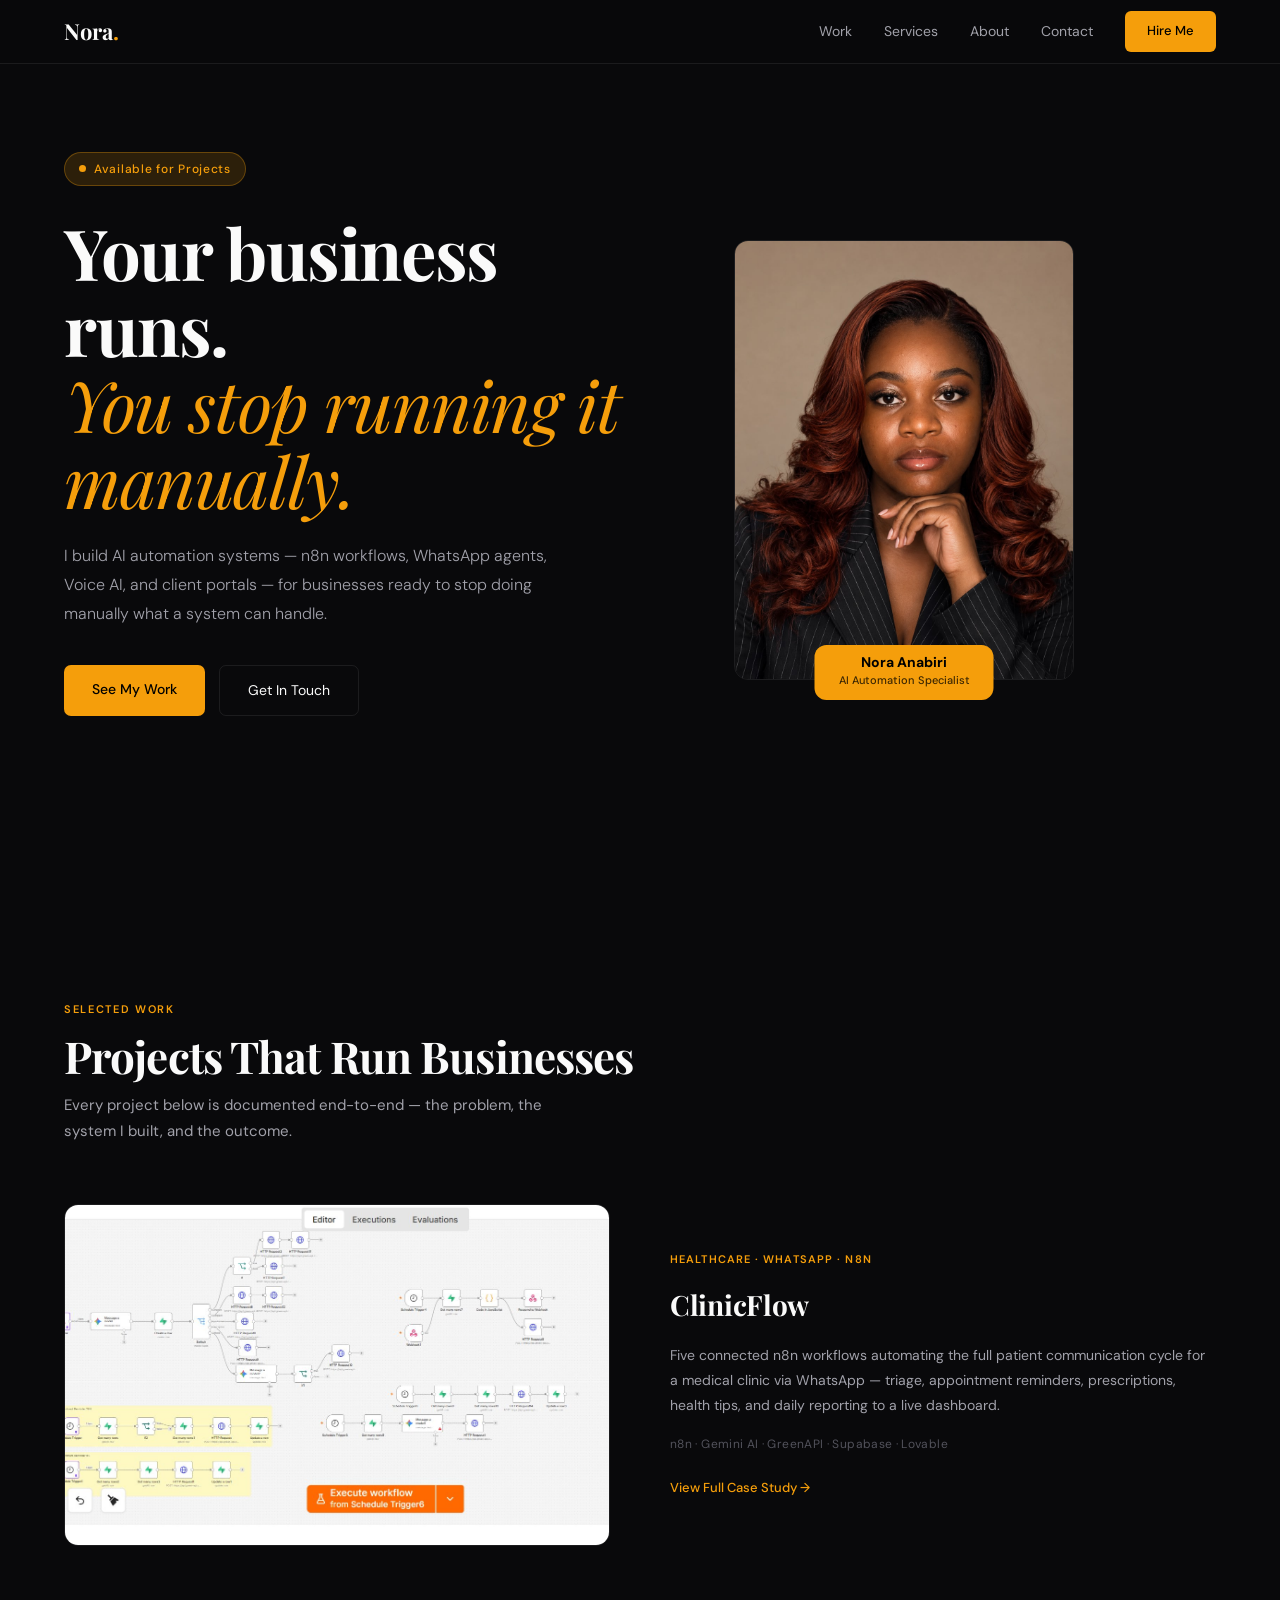
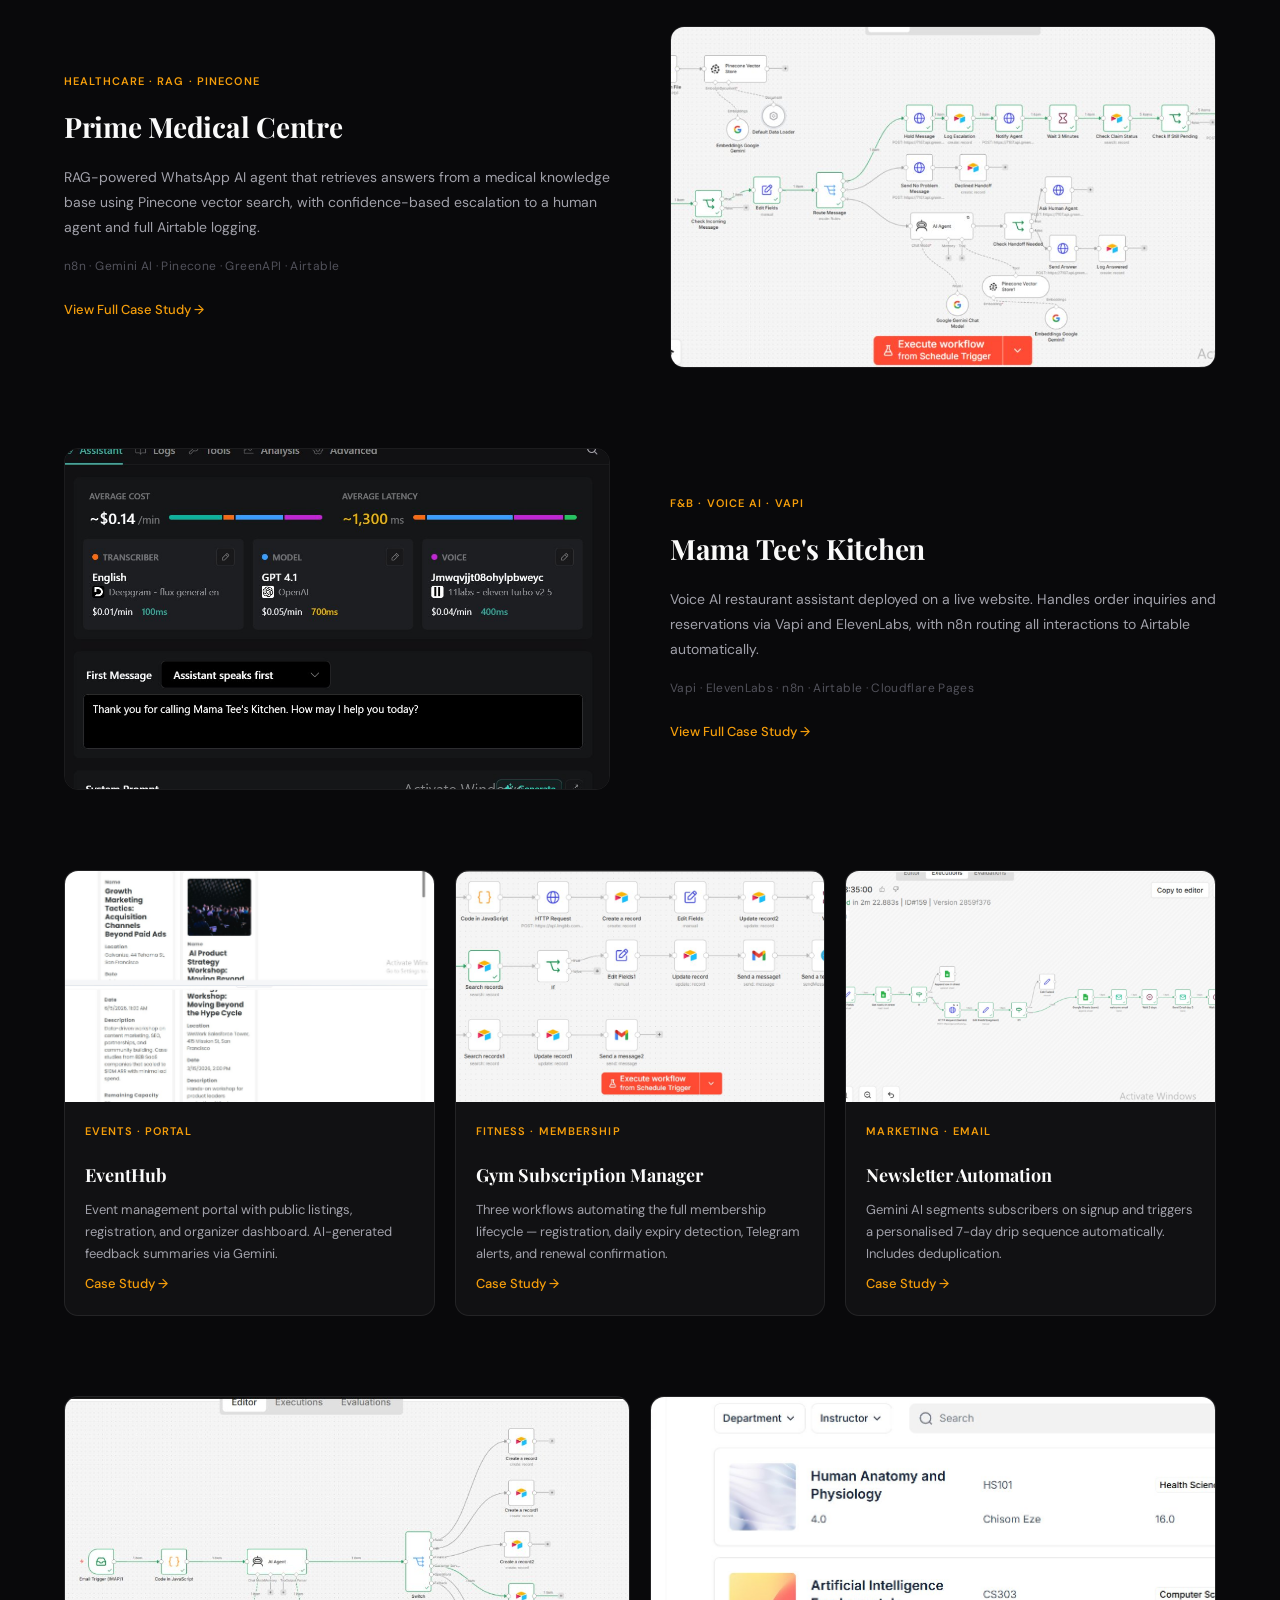
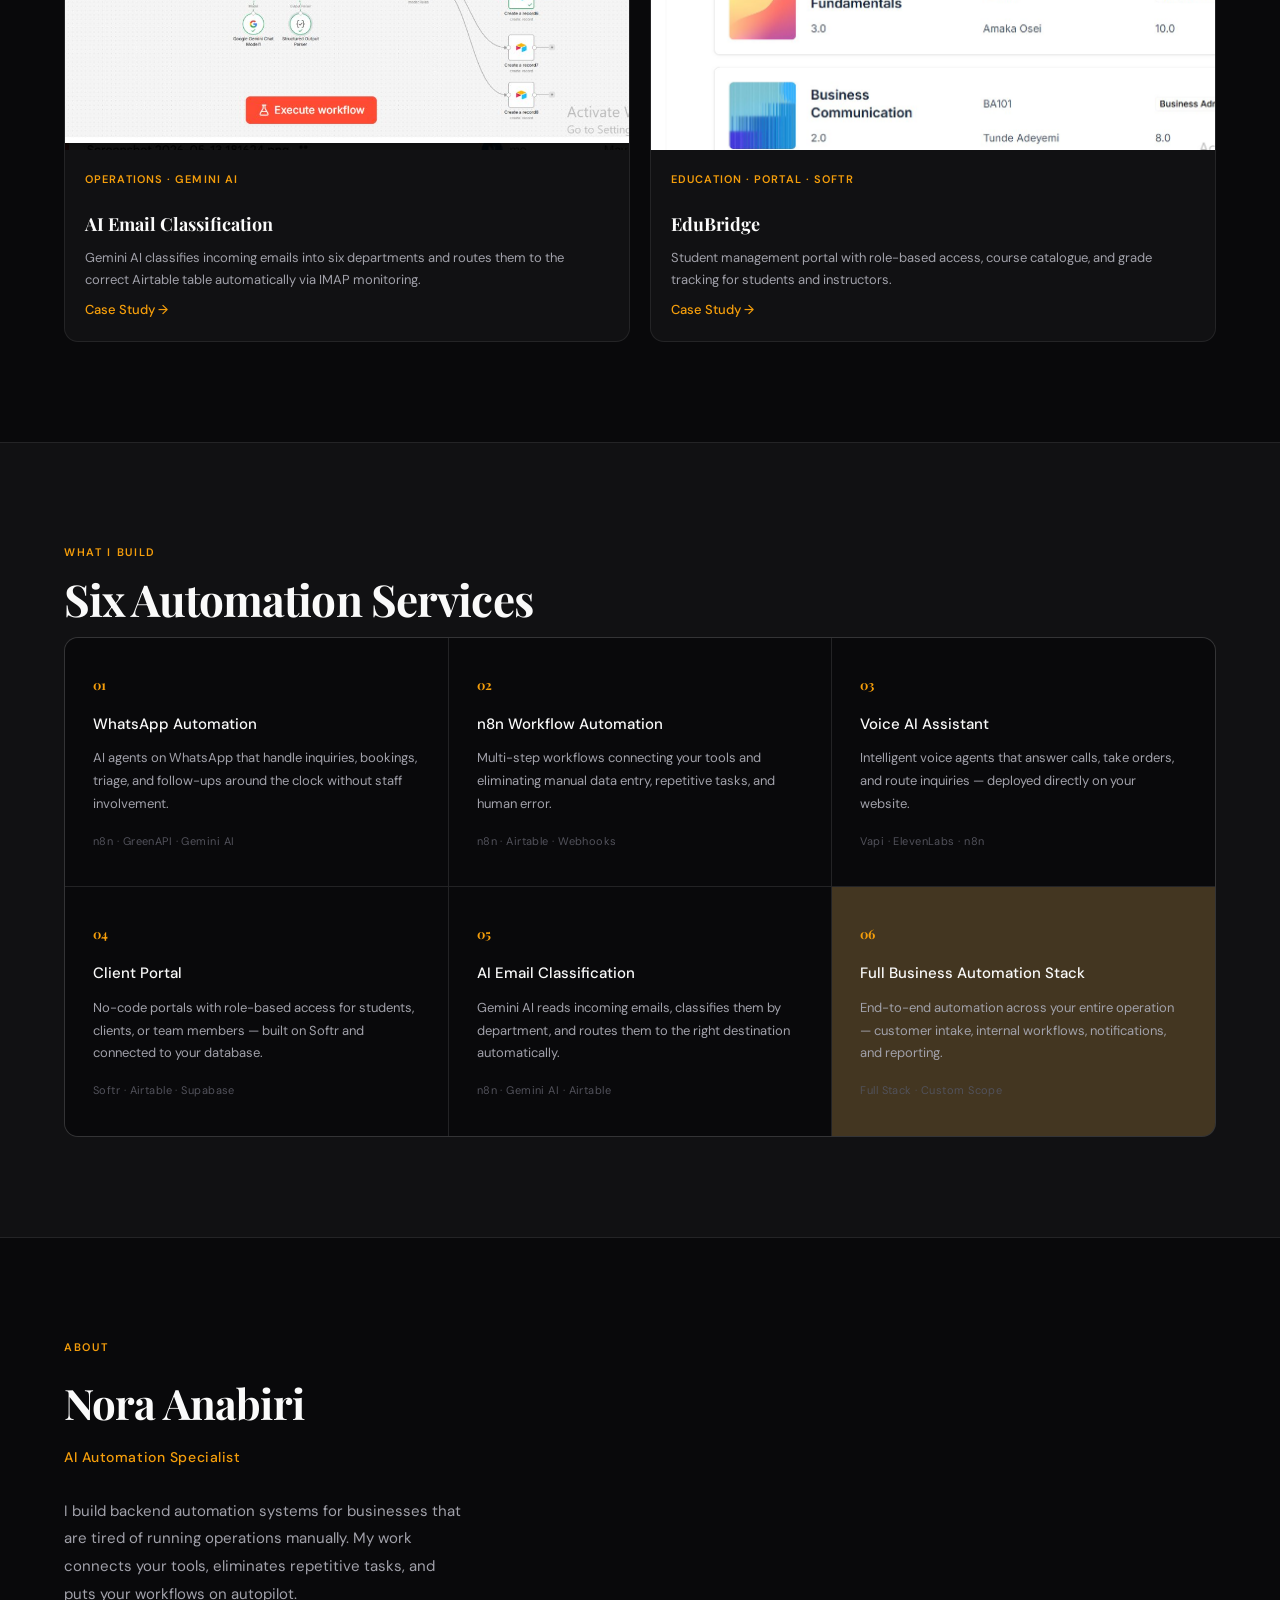
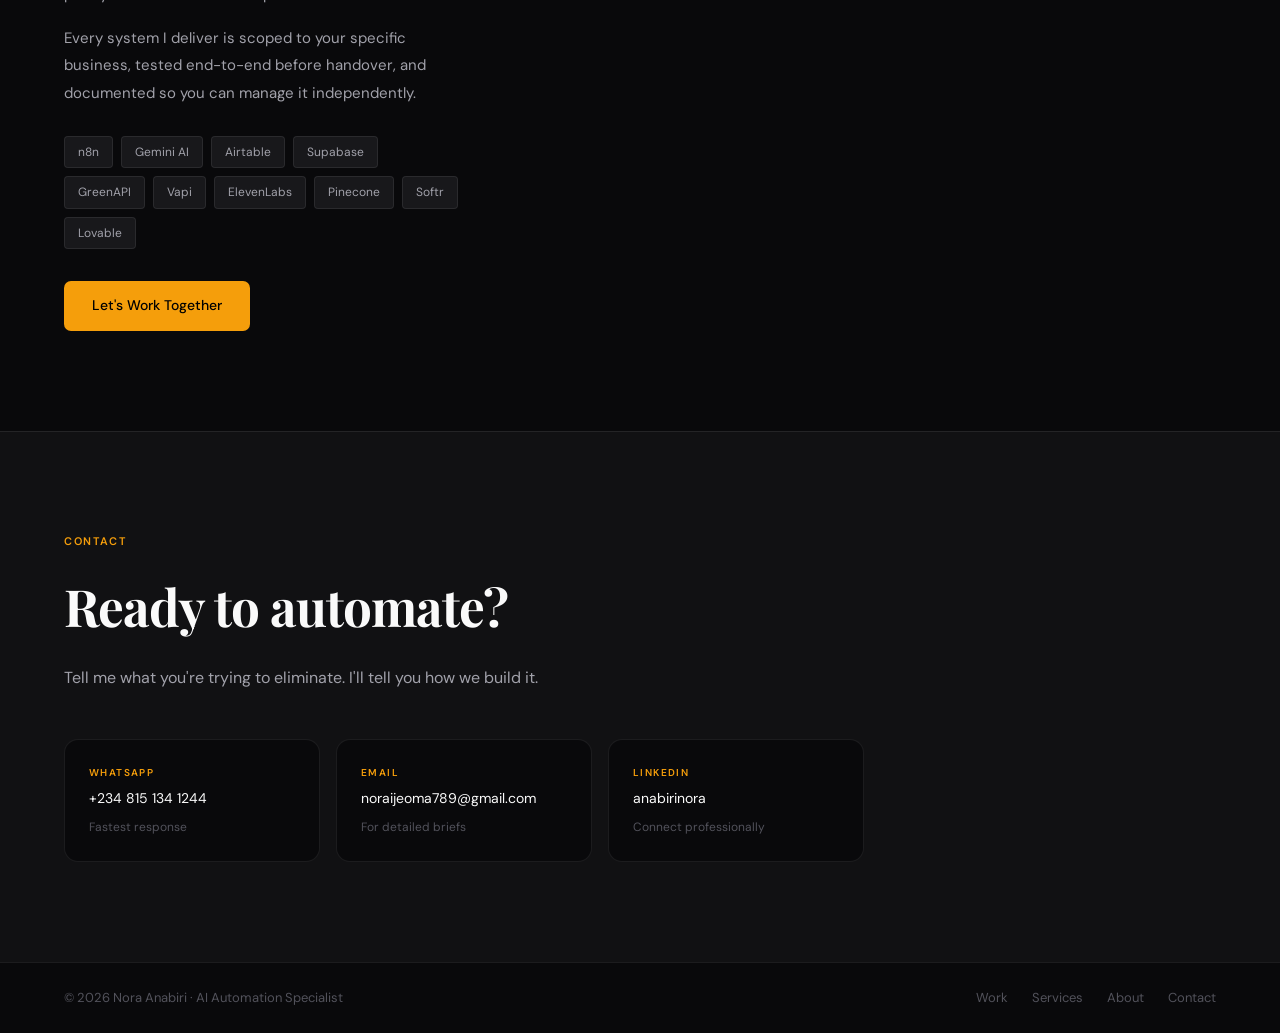
==== commit 9a2eb847: "Add files via upload" ====
--- a/index.html
+++ b/index.html
@@ -44,7 +44,7 @@
   <div class="hero-right">
     <div class="hero-photo-wrap">
       <img src="PORTFOLIO_HEADSHOT.jpeg" alt="Nora Anabiri" class="hero-photo">
-      <div class="hero-photo-badge">AI Automation Specialist</div>
+      <div class="hero-photo-badge"><strong>Nora Anabiri</strong><span>AI Automation Specialist</span></div>
     </div>
   </div>
 </section>
@@ -186,10 +186,7 @@
 
 <!-- ABOUT -->
 <section class="section about-section" id="about">
-  <div class="about-photo-col">
-    <img src="PORTFOLIO_HEADSHOT.jpeg" alt="Nora Anabiri" class="about-img">
-  </div>
-  <div class="about-text-col">
+  <div class="about-text-col" style="max-width:700px;">
     <div class="section-label">About</div>
     <h2 class="about-name">Nora Anabiri</h2>
     <p class="about-role">AI Automation Specialist</p>
--- a/style.css
+++ b/style.css
@@ -99,10 +99,13 @@
   border: 1px solid var(--border);
 }
 .hero-photo-badge {
-  position: absolute; bottom: -16px; left: 50%; transform: translateX(-50%);
-  background: var(--amber); color: #000; font-size: 12px; font-weight: 600;
-  padding: 8px 20px; border-radius: 20px; white-space: nowrap;
-}
+  position: absolute; bottom: -20px; left: 50%; transform: translateX(-50%);
+  background: var(--amber); color: #000;
+  padding: 10px 24px; border-radius: 12px; white-space: nowrap;
+  display: flex; flex-direction: column; align-items: center; gap: 2px;
+}
+.hero-photo-badge strong { font-size: 14px; font-weight: 700; line-height: 1; }
+.hero-photo-badge span { font-size: 11px; font-weight: 500; opacity: 0.75; }
 
 /* SECTIONS */
 .section { padding: 100px 5%; }
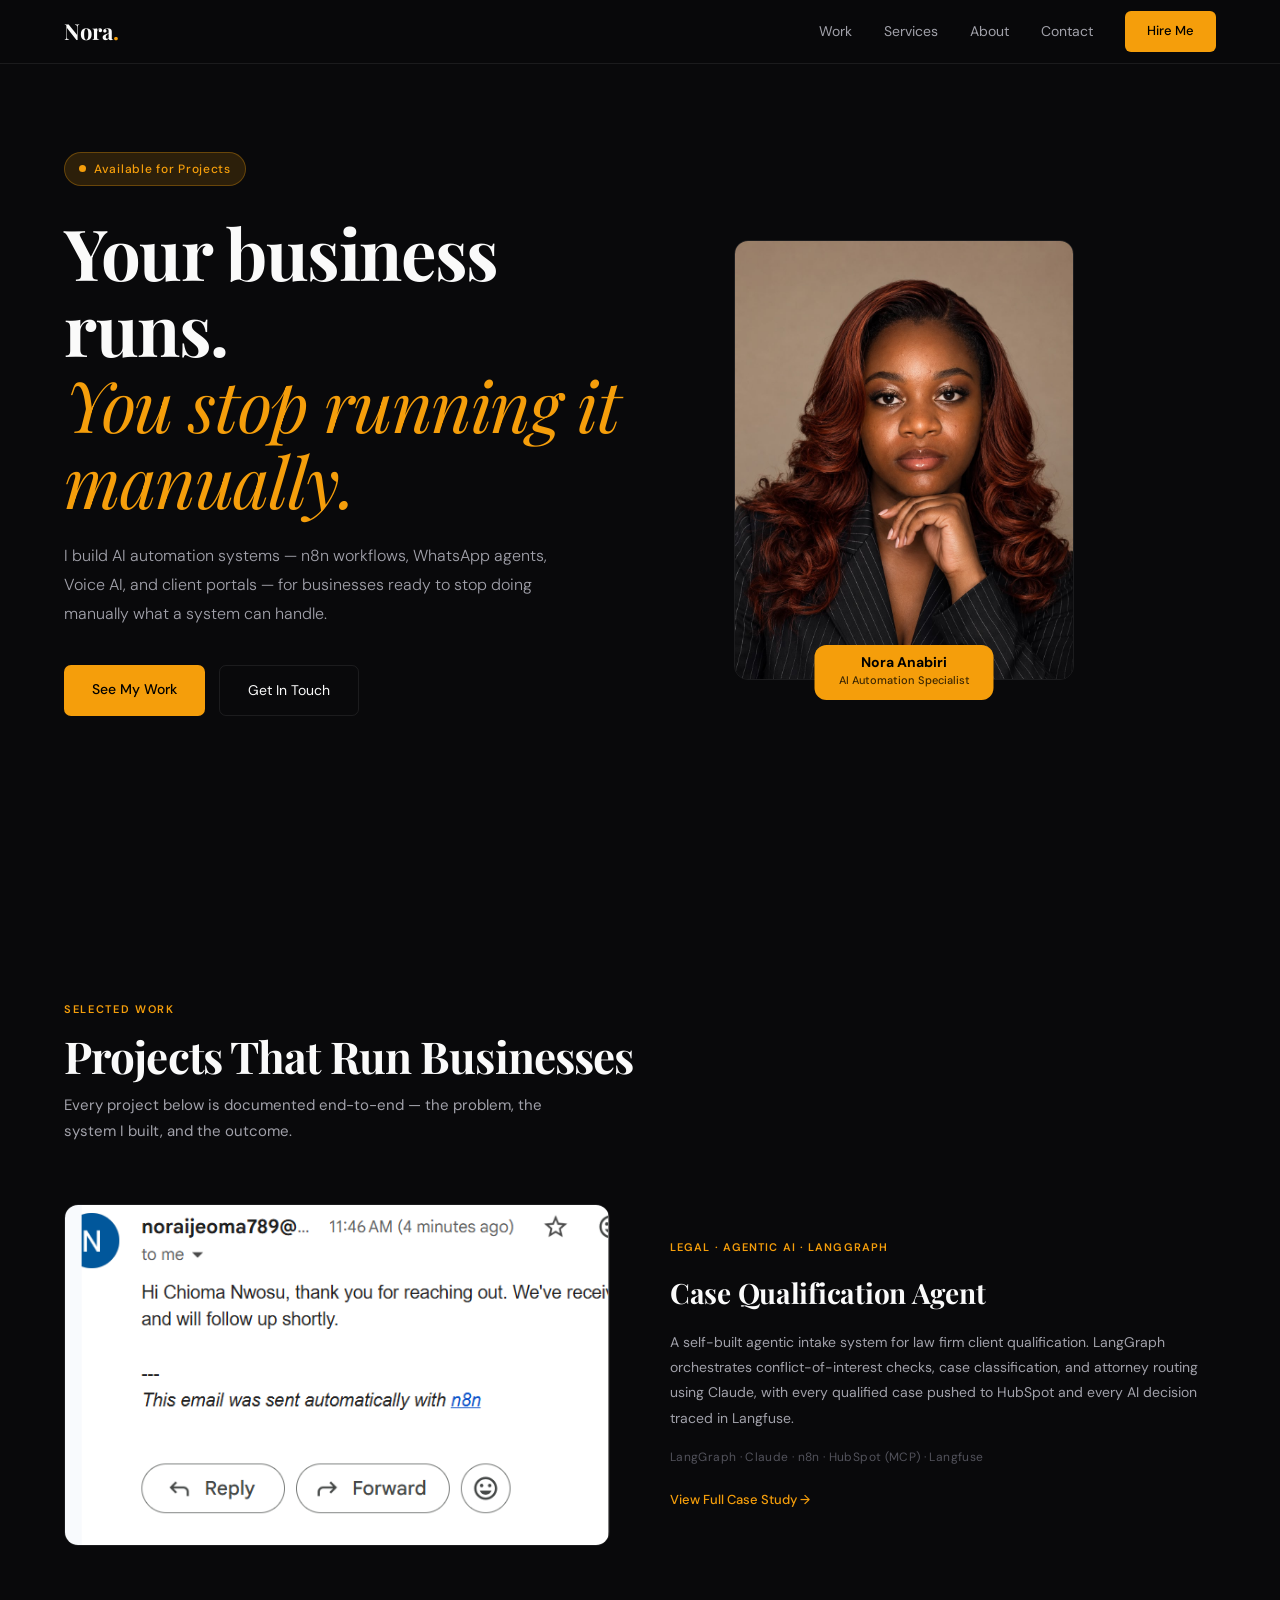
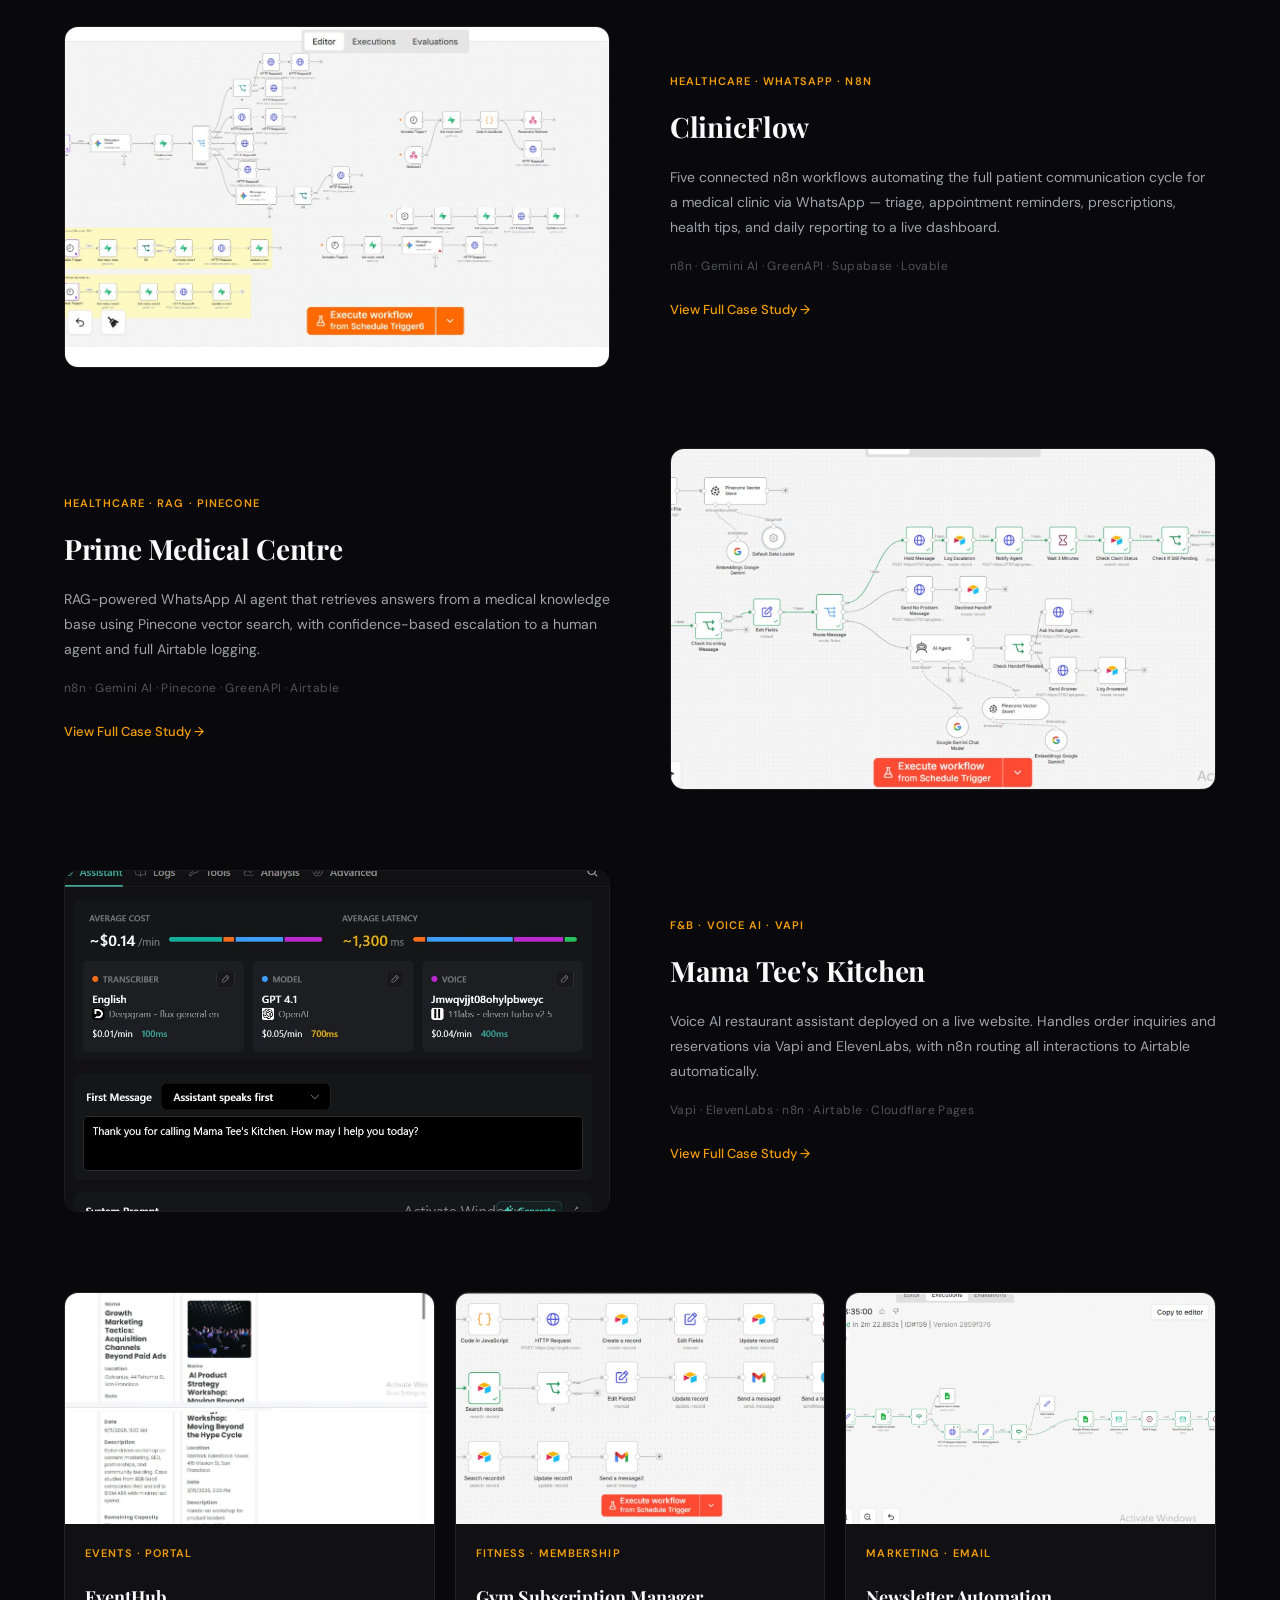
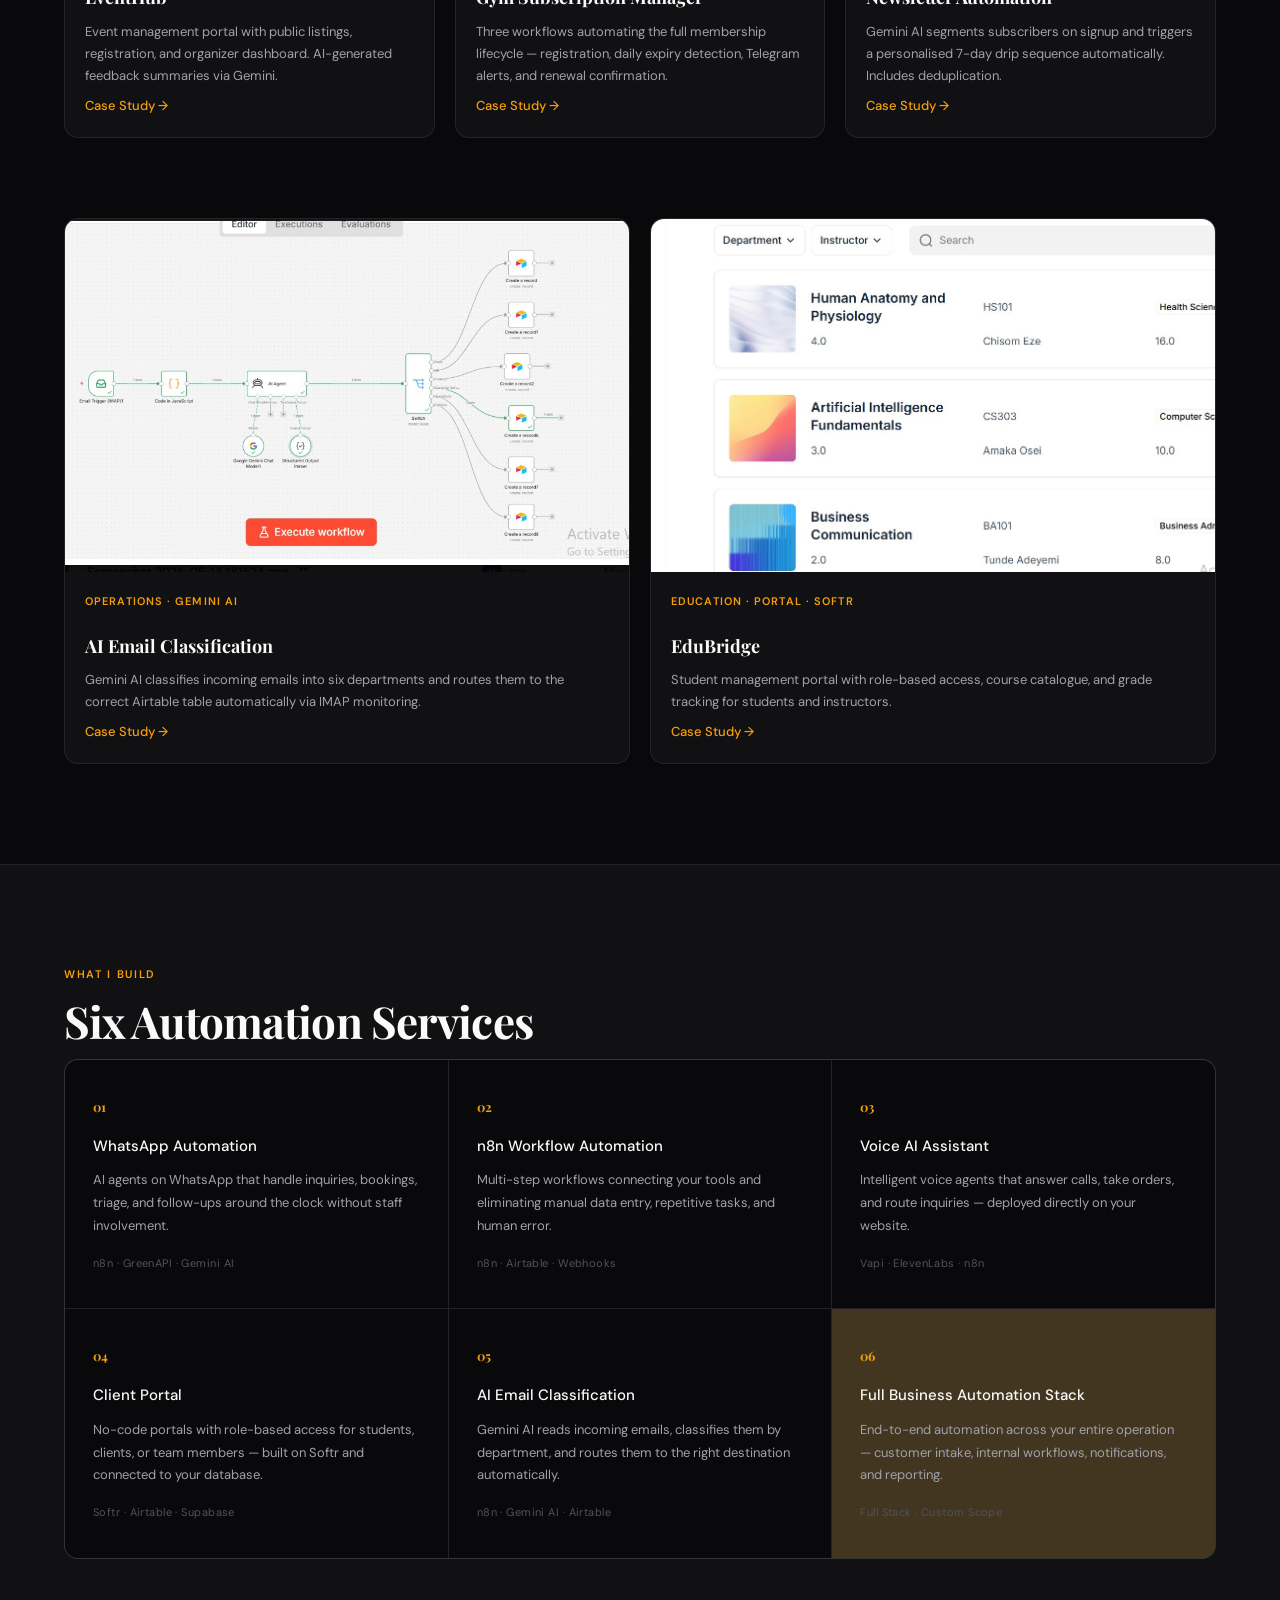
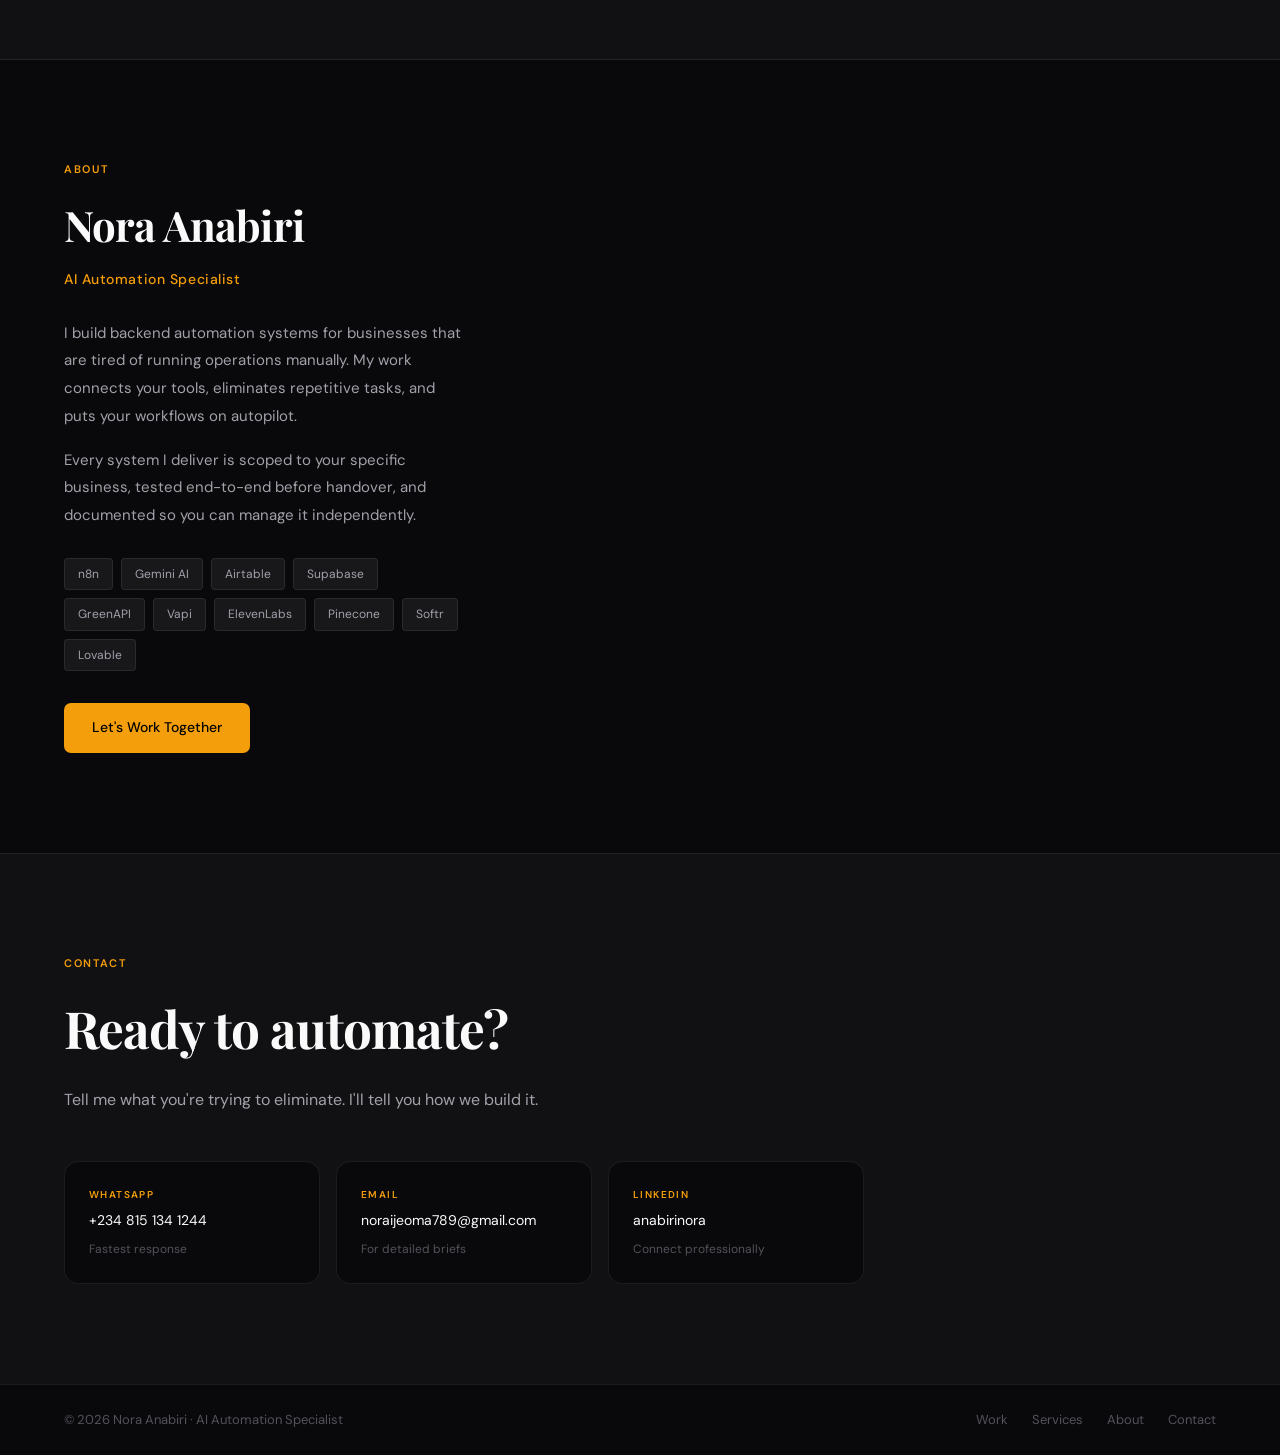
==== commit ba93ab83: "Add Case Qualification Agent project (LangGraph + Claude + HubSpot + Langfuse) Featured as lead proj" ====
--- a/index.html
+++ b/index.html
@@ -56,6 +56,19 @@
   <p class="section-sub">Every project below is documented end-to-end — the problem, the system I built, and the outcome.</p>
 
   <div class="projects">
+
+    <div class="project project--wide">
+      <div class="project-img-wrap">
+        <img src="lawfirm-workflow.png" alt="Case Qualification Agent" class="project-img">
+      </div>
+      <div class="project-info">
+        <span class="project-tag">Legal · Agentic AI · LangGraph</span>
+        <h3 class="project-name">Case Qualification Agent</h3>
+        <p class="project-desc">A self-built agentic intake system for law firm client qualification. LangGraph orchestrates conflict-of-interest checks, case classification, and attorney routing using Claude, with every qualified case pushed to HubSpot and every AI decision traced in Langfuse.</p>
+        <div class="project-stack">LangGraph · Claude · n8n · HubSpot (MCP) · Langfuse</div>
+        <a href="case-lawfirm.html" class="project-link">View Full Case Study →</a>
+      </div>
+    </div>
 
     <div class="project project--wide">
       <div class="project-img-wrap">
